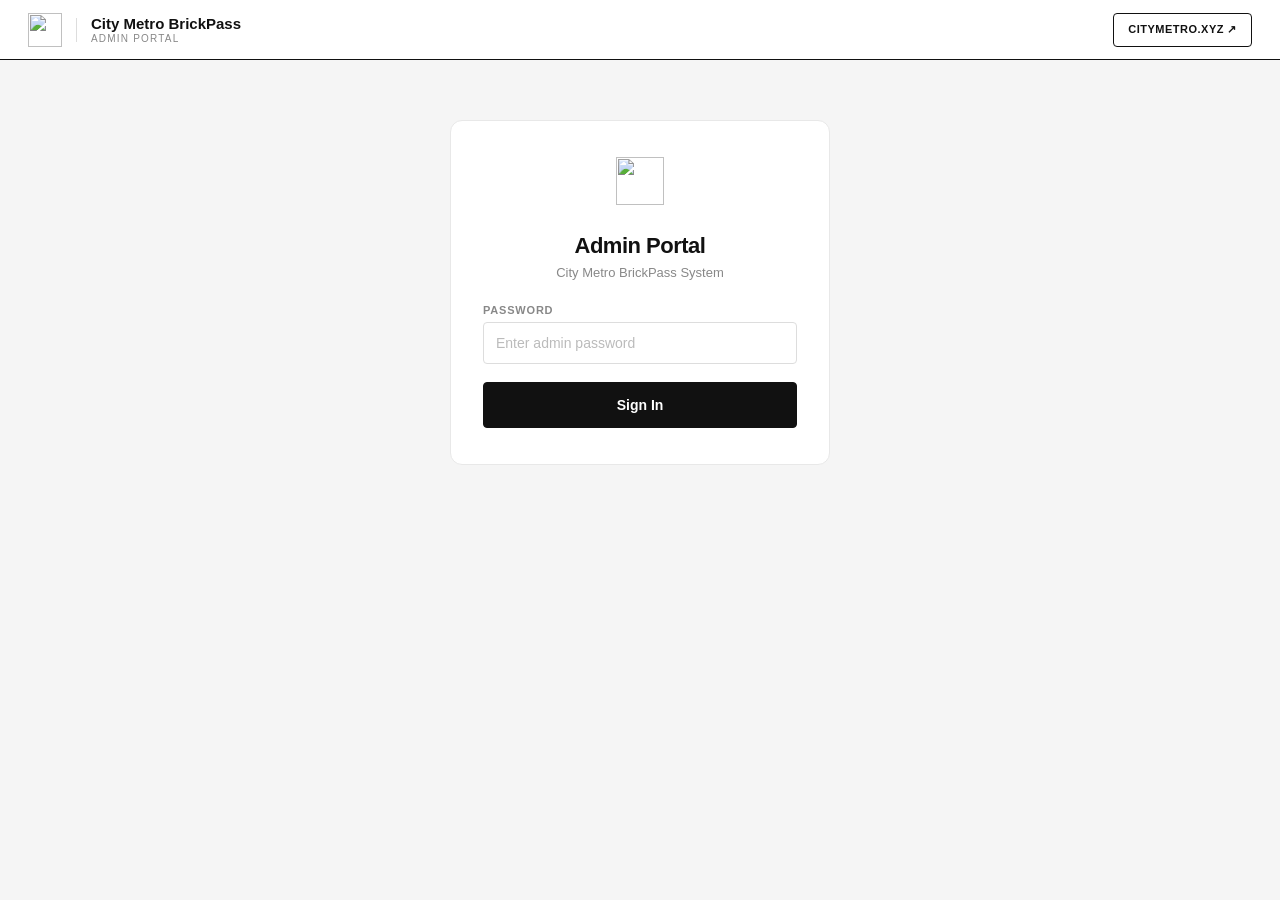
==== admin.html @ 5f78c078 "Create admin.html" ====
<!DOCTYPE html>
<html lang="en">
<head>
<meta charset="UTF-8">
<meta name="viewport" content="width=device-width, initial-scale=1.0">
<title>Admin Portal — City Metro BrickPass</title>
<style>
*{margin:0;padding:0;box-sizing:border-box;}
body{font-family:"Helvetica Neue",Helvetica,Arial,sans-serif;background:#f5f5f5;color:#111;min-height:100vh;}
header{background:#fff;border-bottom:1.5px solid #111;height:60px;padding:0 28px;display:flex;align-items:center;gap:14px;position:sticky;top:0;z-index:100;}
.logo-img{width:34px;height:34px;object-fit:contain;}
.logo-div{width:1px;height:24px;background:#ddd;}
.logo-text{font-size:15px;font-weight:700;letter-spacing:-0.3px;}
.logo-sub{font-size:10px;color:#888;letter-spacing:1.2px;text-transform:uppercase;margin-top:1px;}
.hsp{flex:1;}
.hbtn{display:inline-flex;align-items:center;gap:5px;height:34px;padding:0 14px;border:1.5px solid #111;border-radius:4px;font-family:inherit;font-size:11px;font-weight:700;letter-spacing:0.5px;text-transform:uppercase;color:#111;text-decoration:none;transition:all 0.15s;cursor:pointer;background:#fff;}
.hbtn:hover{background:#111;color:#fff;}
.abadge{background:#111;color:#fff;font-size:10px;font-weight:700;padding:3px 10px;border-radius:20px;letter-spacing:0.5px;}
.app{display:flex;min-height:calc(100vh - 60px);}
.sidebar{width:220px;background:#fff;border-right:1.5px solid #e8e8e8;padding:24px 0;flex-shrink:0;position:sticky;top:60px;height:calc(100vh - 60px);overflow-y:auto;}
.ss{font-size:9px;font-weight:700;letter-spacing:2px;text-transform:uppercase;color:#bbb;padding:0 20px;margin:20px 0 8px;}
.ss:first-child{margin-top:0;}
.ni{display:flex;align-items:center;gap:10px;padding:10px 20px;font-size:13px;font-weight:600;color:#555;cursor:pointer;transition:all 0.12s;border:none;background:none;font-family:inherit;width:100%;text-align:left;border-left:3px solid transparent;}
.ni:hover{background:#f7f7f7;color:#111;}
.ni.active{background:#f0f0f0;color:#111;border-left-color:#111;}
.main{flex:1;padding:28px;overflow-y:auto;}
.page{display:none;}
.page.active{display:block;}
.lw{max-width:380px;margin:60px auto;background:#fff;border:1.5px solid #e8e8e8;border-radius:12px;padding:36px 32px;}
.ph{margin-bottom:24px;}
.pt{font-size:22px;font-weight:700;letter-spacing:-0.5px;}
.ps{font-size:13px;color:#888;margin-top:4px;}
.sg{display:grid;grid-template-columns:repeat(auto-fit,minmax(160px,1fr));gap:12px;margin-bottom:24px;}
.sc{background:#fff;border:1.5px solid #e8e8e8;border-radius:8px;padding:18px 20px;}
.sl{font-size:11px;font-weight:700;letter-spacing:1px;text-transform:uppercase;color:#aaa;margin-bottom:6px;}
.sv{font-size:26px;font-weight:700;letter-spacing:-0.5px;}
.card{background:#fff;border:1.5px solid #e8e8e8;border-radius:8px;padding:22px;margin-bottom:16px;}
.ch{display:flex;justify-content:space-between;align-items:center;margin-bottom:18px;}
.ct{font-size:14px;font-weight:700;}
.csub{font-size:12px;color:#888;margin-top:2px;}
.field{margin-bottom:14px;}
.field label{display:block;font-size:11px;font-weight:700;letter-spacing:0.8px;text-transform:uppercase;color:#888;margin-bottom:6px;}
input[type=text],input[type=number],input[type=password],select,textarea{width:100%;height:42px;padding:0 12px;border:1.5px solid #ddd;border-radius:4px;font-size:14px;font-family:inherit;color:#111;background:#fff;outline:none;transition:border-color 0.15s;}
textarea{height:80px;padding:10px 12px;resize:vertical;}
input:focus,select:focus,textarea:focus{border-color:#111;}
input::placeholder,textarea::placeholder{color:#bbb;}
.btn{display:inline-flex;align-items:center;justify-content:center;gap:6px;height:40px;padding:0 18px;border-radius:4px;font-family:inherit;font-size:13px;font-weight:700;cursor:pointer;transition:all 0.15s;border:1.5px solid transparent;white-space:nowrap;}
.btn:disabled{opacity:0.4;cursor:not-allowed;}
.btn-black{background:#111;color:#fff;border-color:#111;}
.btn-black:not(:disabled):hover{background:#333;}
.btn-outline{background:#fff;color:#111;border-color:#ccc;}
.btn-outline:not(:disabled):hover{border-color:#111;}
.btn-red{background:#fff;color:#c00;border-color:#ffcdd2;}
.btn-red:not(:disabled):hover{background:#fdf0f0;border-color:#c00;}
.btn-green{background:#fff;color:#007a2f;border-color:#c8e6c9;}
.btn-green:not(:disabled):hover{background:#f0faf4;border-color:#007a2f;}
.btn-sm{height:32px;padding:0 12px;font-size:12px;}
.btn-full{width:100%;}
.mg{display:grid;grid-template-columns:repeat(3,1fr);gap:8px;}
.mt{border:1.5px solid #e0e0e0;background:#fff;border-radius:6px;padding:14px 10px;font-family:inherit;font-size:12px;font-weight:700;cursor:pointer;transition:all 0.12s;text-align:center;}
.mt:hover{border-color:#111;}
.mt-green{border-color:#007a2f;background:#f0faf4;color:#007a2f;}
.mt-amber{border-color:#b06000;background:#fff8e6;color:#b06000;}
.mt-red{border-color:#c00;background:#fdf0f0;color:#c00;}
.mi{font-size:20px;margin-bottom:4px;}
.tw{overflow-x:auto;}
table{width:100%;border-collapse:collapse;font-size:13px;}
th{font-size:10px;font-weight:700;letter-spacing:1px;text-transform:uppercase;color:#aaa;padding:10px 12px;text-align:left;border-bottom:1.5px solid #e8e8e8;white-space:nowrap;}
td{padding:11px 12px;border-bottom:1px solid #f0f0f0;color:#333;vertical-align:middle;}
tr:last-child td{border-bottom:none;}
tr:hover td{background:#fafafa;}
.mono{font-family:"Courier New",monospace;font-size:12px;letter-spacing:1px;}
.badge{display:inline-block;font-size:10px;font-weight:700;padding:2px 8px;border-radius:20px;letter-spacing:0.3px;white-space:nowrap;}
.bg{background:#e8f5e9;color:#2e7d32;}
.br{background:#fdecea;color:#c62828;}
.ba{background:#fff8e1;color:#e65100;}
.bgr{background:#f0f0f0;color:#555;}
.bb{background:#e3f2fd;color:#1565c0;}
.bv{background:#fce4ec;color:#880e4f;text-decoration:line-through;opacity:0.7;}
.alert{padding:10px 14px;border-radius:4px;font-size:13px;font-weight:600;margin-bottom:14px;border-left:3px solid;}
.alert-success{background:#f0faf4;color:#1a6632;border-color:#1a6632;}
.alert-error{background:#fdf0f0;color:#b00;border-color:#c00;}
.sr{display:flex;gap:10px;margin-bottom:16px;}
.sr input{flex:1;}
.fr{display:flex;gap:8px;flex-wrap:wrap;margin-bottom:14px;}
.fc{height:30px;padding:0 12px;border:1.5px solid #e0e0e0;border-radius:20px;font-family:inherit;font-size:12px;font-weight:600;cursor:pointer;background:#fff;color:#555;transition:all 0.12s;}
.fc:hover{border-color:#111;color:#111;}
.fc.active{background:#111;border-color:#111;color:#fff;}
.spinner{width:14px;height:14px;border:2px solid rgba(255,255,255,0.35);border-top-color:#fff;border-radius:50%;animation:spin 0.7s linear infinite;display:inline-block;}
@keyframes spin{to{transform:rotate(360deg)}}
.empty{text-align:center;padding:32px;color:#aaa;font-size:13px;}
.hidden{display:none!important;}
.g2{display:grid;grid-template-columns:1fr 1fr;gap:14px;}
.g3{display:grid;grid-template-columns:1fr 1fr 1fr;gap:14px;}
@media(max-width:600px){.g2,.g3{grid-template-columns:1fr;}.sidebar{display:none;}}
footer{border-top:1px solid #e8e8e8;padding:16px 28px;font-size:11px;color:#aaa;background:#fff;}
</style>
</head>
<body>
<div id="loginScreen">
  <div style="background:#fff;border-bottom:1.5px solid #111;height:60px;padding:0 28px;display:flex;align-items:center;gap:14px;">
    <img id="ll" src="" style="width:34px;height:34px;object-fit:contain;">
    <div style="width:1px;height:24px;background:#ddd;"></div>
    <div><div style="font-size:15px;font-weight:700;">City Metro BrickPass</div><div style="font-size:10px;color:#888;letter-spacing:1.2px;text-transform:uppercase;margin-top:1px;">Admin Portal</div></div>
    <div style="flex:1;"></div>
    <a href="https://citymetro.xyz" target="_blank" class="hbtn">citymetro.xyz ↗</a>
  </div>
  <div class="lw">
    <div style="text-align:center;margin-bottom:24px;"><img id="llc" src="" style="width:48px;height:48px;object-fit:contain;"></div>
    <div style="font-size:22px;font-weight:700;letter-spacing:-0.5px;text-align:center;margin-bottom:6px;">Admin Portal</div>
    <div style="font-size:13px;color:#888;text-align:center;margin-bottom:24px;">City Metro BrickPass System</div>
    <div id="la"></div>
    <div class="field"><label>Password</label><input type="password" id="lpw" placeholder="Enter admin password" onkeypress="if(event.key==='Enter')doLogin()"></div>
    <button class="btn btn-black btn-full" style="height:46px;font-size:14px;margin-top:4px;" onclick="doLogin()">Sign In</button>
  </div>
</div>

<div id="adminApp" class="hidden">
  <header>
    <img class="logo-img" id="al" src="">
    <div class="logo-div"></div>
    <div><div class="logo-text">City Metro BrickPass</div><div class="logo-sub">Admin Portal</div></div>
    <div class="hsp"></div>
    <span class="abadge">Admin</span>
    <div style="width:12px;"></div>
    <a href="https://citymetro.xyz" target="_blank" class="hbtn">citymetro.xyz ↗</a>
    <button class="hbtn" style="margin-left:8px;" onclick="doLogout()">Sign Out</button>
  </header>
  <div class="app">
    <nav class="sidebar">
      <div class="ss">Overview</div>
      <button class="ni active" onclick="showPage('dashboard')">◼ Dashboard</button>
      <div class="ss">Operations</div>
      <button class="ni" onclick="showPage('validator')">✦ Validator</button>
      <button class="ni" onclick="showPage('machine')">◈ Ticket Machine</button>
      <div class="ss">Management</div>
      <button class="ni" onclick="showPage('transactions')">≡ Transactions</button>
      <button class="ni" onclick="showPage('cards')">▣ Cards</button>
      <div class="ss">System</div>
      <button class="ni" onclick="showPage('settings')">⚙ Settings</button>
    </nav>
    <div class="main">

      <div class="page active" id="pageDashboard">
        <div class="ph"><div class="pt">Dashboard</div><div class="ps">System overview for City Metro BrickPass</div></div>
        <div class="sg">
          <div class="sc"><div class="sl">Total Cards</div><div class="sv" id="s1">—</div></div>
          <div class="sc"><div class="sl">Total Transactions</div><div class="sv" id="s2">—</div></div>
          <div class="sc"><div class="sl">Validator Mode</div><div class="sv" id="s3" style="font-size:16px;margin-top:4px;">—</div></div>
          <div class="sc"><div class="sl">Fare Price</div><div class="sv" id="s4">—</div></div>
        </div>
        <div class="card">
          <div class="ch"><div><div class="ct">Recent Transactions</div><div class="csub">Last 10 across all cards</div></div><button class="btn btn-outline btn-sm" onclick="showPage('transactions')">View all</button></div>
          <div class="tw"><table><thead><tr><th>Time</th><th>Card</th><th>Type</th><th>Amount</th><th>Status</th></tr></thead><tbody id="rtt"><tr><td colspan="5" class="empty">Loading...</td></tr></tbody></table></div>
        </div>
      </div>

      <div class="page" id="pageValidator">
        <div class="ph"><div class="pt">Validator Control</div><div class="ps">Manage the physical tap validator</div></div>
        <div id="va"></div>
        <div class="card">
          <div class="ch"><div><div class="ct">Operating Mode</div><div class="csub">Controls how the validator behaves when a card is tapped</div></div></div>
          <div class="mg" id="vmg">
            <button class="mt" onclick="setMode('validator','ACTIVE',this)"><div class="mi">✓</div><div>Active</div></button>
            <button class="mt" onclick="setMode('validator','FREE_RIDES',this)"><div class="mi">★</div><div>Free Rides</div></button>
            <button class="mt" onclick="setMode('validator','OUT_OF_SERVICE',this)"><div class="mi">✕</div><div>Out of Service</div></button>
          </div>
        </div>
        <div class="card">
          <div class="ch"><div><div class="ct">Fare Price</div><div class="csub">Cost per ride when using stored value</div></div></div>
          <div class="g2">
            <div class="field"><label>Price per ride ($)</label><input type="number" id="fpi" placeholder="1.25" min="0" max="99" step="0.25"></div>
            <div style="display:flex;align-items:flex-end;padding-bottom:14px;"><button class="btn btn-black" onclick="saveFarePrice()">Save Price</button></div>
          </div>
        </div>
        <div class="card">
          <div class="ch"><div><div class="ct">Announcement</div><div class="csub">Shown at the top of the validator screen</div></div></div>
          <div class="field"><label>Message (leave blank to hide)</label><textarea id="vann" placeholder="e.g. Service alert: Line 4 delays today"></textarea></div>
          <button class="btn btn-black" onclick="saveAnn('validator')">Save Announcement</button>
        </div>
      </div>

      <div class="page" id="pageMachine">
        <div class="ph"><div class="pt">Ticket Machine Control</div><div class="ps">Manage the physical ticket machine kiosk</div></div>
        <div id="ma"></div>
        <div class="card">
          <div class="ch"><div><div class="ct">Operating Mode</div></div></div>
          <div class="mg" id="mmg">
            <button class="mt" onclick="setMode('machine','ACTIVE',this)"><div class="mi">✓</div><div>Active</div></button>
            <button class="mt" onclick="setMode('machine','FREE_RIDES',this)"><div class="mi">★</div><div>Free Rides</div></button>
            <button class="mt" onclick="setMode('machine','OUT_OF_SERVICE',this)"><div class="mi">✕</div><div>Out of Service</div></button>
          </div>
        </div>
        <div class="card">
          <div class="ch"><div><div class="ct">Announcement</div><div class="csub">Shown at the top of the ticket machine screen</div></div></div>
          <div class="field"><label>Message (leave blank to hide)</label><textarea id="mann" placeholder="e.g. Card issuance unavailable today"></textarea></div>
          <button class="btn btn-black" onclick="saveAnn('machine')">Save Announcement</button>
        </div>
      </div>

      <div class="page" id="pageTransactions">
        <div class="ph"><div class="pt">Transactions</div><div class="ps">View, void, and refund transactions</div></div>
        <div id="ta"></div>
        <div class="card">
          <div class="fr" id="tf">
            <button class="fc active" onclick="fTxn('ALL',this)">All</button>
            <button class="fc" onclick="fTxn('TAP',this)">Taps</button>
            <button class="fc" onclick="fTxn('RELOAD',this)">Reloads</button>
            <button class="fc" onclick="fTxn('PASS_PURCHASE',this)">Passes</button>
            <button class="fc" onclick="fTxn('REFUND',this)">Refunds</button>
            <button class="fc" onclick="fTxn('VOID',this)">Voids</button>
          </div>
          <div class="sr"><input type="text" id="tcs" placeholder="Filter by card ID..." oninput="loadTxns()"><button class="btn btn-outline btn-sm" onclick="loadTxns()">Refresh</button></div>
          <div class="tw"><table><thead><tr><th>#</th><th>Time</th><th>Card</th><th>Name</th><th>Type</th><th>Amount</th><th>Bal After</th><th>Status</th><th>Actions</th></tr></thead><tbody id="ttb"><tr><td colspan="9" class="empty">Loading...</td></tr></tbody></table></div>
        </div>
      </div>

      <div class="page" id="pageCards">
        <div class="ph"><div class="pt">Card Manager</div><div class="ps">Search, adjust, and manage BrickPass cards</div></div>
        <div id="ca"></div>
        <div class="card">
          <div class="sr"><input type="text" id="cs" placeholder="Search by card ID or name..." oninput="loadCards()"><button class="btn btn-outline btn-sm" onclick="loadCards()">Search</button></div>
          <div class="tw"><table><thead><tr><th>Card ID</th><th>Name</th><th>Balance</th><th>Pass</th><th>Status</th><th>Created</th><th>Actions</th></tr></thead><tbody id="ctb"><tr><td colspan="7" class="empty">Loading...</td></tr></tbody></table></div>
        </div>
        <div class="card hidden" id="cdp">
          <div class="ch"><div><div class="ct" id="dcid">—</div><div class="csub" id="dcn">—</div></div><button class="btn btn-outline btn-sm" onclick="closeDet()">Close</button></div>
          <div id="cda"></div>
          <div class="g2">
            <div>
              <div class="sc" style="margin-bottom:12px;"><div class="sl">Balance</div><div class="sv" id="db">—</div></div>
              <div class="sc"><div class="sl">Status</div><div class="sv" id="ds" style="font-size:16px;margin-top:4px;">—</div></div>
            </div>
            <div>
              <div class="field"><label>Adjust Balance ($)</label><input type="number" id="aa" placeholder="e.g. 5.00 or -5.00" step="0.25"></div>
              <div class="field"><label>Reason</label><input type="text" id="ar" placeholder="Reason for adjustment"></div>
              <button class="btn btn-black btn-sm btn-full" onclick="doAdjust()" style="margin-bottom:8px;">Apply Adjustment</button>
              <div class="g2" style="gap:8px;">
                <button class="btn btn-outline btn-sm btn-full" onclick="doSuspend('SUSPENDED')">Suspend</button>
                <button class="btn btn-red btn-sm btn-full" onclick="doSuspend('BLOCKED')">Block</button>
              </div>
              <button class="btn btn-green btn-sm btn-full" style="margin-top:8px;" onclick="doSuspend('ACTIVE')">Reinstate</button>
            </div>
          </div>
        </div>
      </div>

      <div class="page" id="pageSettings">
        <div class="ph"><div class="pt">System Settings</div></div>
        <div id="sea"></div>
        <div class="card">
          <div class="ch"><div><div class="ct">Admin Password</div><div class="csub">Change the portal login password</div></div></div>
          <div class="g2">
            <div class="field"><label>New Password</label><input type="password" id="np" placeholder="New password"></div>
            <div class="field"><label>Confirm Password</label><input type="password" id="cp2" placeholder="Confirm password"></div>
          </div>
          <button class="btn btn-black" onclick="changePw()">Update Password</button>
        </div>
      </div>

    </div>
  </div>
  <footer>Copyright 2026 by the Republic State Railway and Transportation Authority. All rights reserved. An official website of the Republic States Government.</footer>
</div>
</body>
<script>
const API='https://brickpass-api.felixfeger46.workers.dev';
const LOGO='[data-uri]';
document.querySelectorAll('#ll,#llc,#al').forEach(i=>i.src=LOGO);
let tok=sessionStorage.getItem('bp_admin')||'';
let cid=null,txf='ALL';
window.addEventListener('load',()=>{if(tok){showApp();loadDash();}});
async function doLogin(){
  const pw=document.getElementById('lpw').value.trim();
  if(!pw)return;
  try{
    const r=await fetch(API+'/api/admin/login',{method:'POST',headers:{'Content-Type':'application/json'},body:JSON.stringify({password:pw})});
    const d=await r.json();
    if(!r.ok){sa('la','error',d.error||'Invalid password');return;}
    tok=d.token;sessionStorage.setItem('bp_admin',tok);showApp();loadDash();
  }catch{sa('la','error','Connection error');}
}
function doLogout(){tok='';sessionStorage.removeItem('bp_admin');document.getElementById('adminApp').classList.add('hidden');document.getElementById('loginScreen').classList.remove('hidden');document.getElementById('lpw').value='';}
function showApp(){document.getElementById('loginScreen').classList.add('hidden');document.getElementById('adminApp').classList.remove('hidden');}
function ah(){return {'Content-Type':'application/json','Authorization':'Bearer '+tok};}
function showPage(n){
  document.querySelectorAll('.page').forEach(p=>p.classList.remove('active'));
  document.querySelectorAll('.ni').forEach(b=>b.classList.remove('active'));
  document.getElementById('page'+n.charAt(0).toUpperCase()+n.slice(1)).classList.add('active');
  document.querySelectorAll('.ni').forEach(b=>{if(b.textContent.toLowerCase().includes(n.toLowerCase()))b.classList.add('active');});
  const L={dashboard:loadDash,validator:loadValSet,machine:loadMachSet,transactions:loadTxns,cards:loadCards};
  if(L[n])L[n]();
}
async function loadDash(){
  try{
    const[cr,tr,sr]=await Promise.all([
      fetch(API+'/api/admin/cards?limit=1000',{headers:ah()}),
      fetch(API+'/api/admin/transactions?limit=10',{headers:ah()}),
      fetch(API+'/api/admin/settings',{headers:ah()})
    ]);
    const cards=await cr.json(),txns=await tr.json(),set=await sr.json();
    document.getElementById('s1').textContent=cards.length||0;
    document.getElementById('s4').textContent='$'+parseFloat(set.fare_price||1.25).toFixed(2);
    const m=set.validator_mode||'ACTIVE',me=document.getElementById('s3');
    me.textContent=m.replace('_',' ');me.style.color=m==='ACTIVE'?'#007a2f':m==='FREE_RIDES'?'#b06000':'#c00';
    const atr=await fetch(API+'/api/admin/transactions?limit=1000',{headers:ah()});
    const atd=await atr.json();document.getElementById('s2').textContent=atd.length||0;
    document.getElementById('rtt').innerHTML=txns.length?txns.map(t=>tRow(t,true)).join(''):'<tr><td colspan="5" class="empty">No transactions yet</td></tr>';
  }catch{}
}
async function loadValSet(){
  try{
    const r=await fetch(API+'/api/admin/settings',{headers:ah()});
    const s=await r.json();
    setMUI('vmg',s.validator_mode||'ACTIVE');
    document.getElementById('fpi').value=s.fare_price||'1.25';
    document.getElementById('vann').value=s.validator_announcement||'';
  }catch{}
}
async function loadMachSet(){
  try{
    const r=await fetch(API+'/api/admin/settings',{headers:ah()});
    const s=await r.json();
    setMUI('mmg',s.machine_mode||'ACTIVE');
    document.getElementById('mann').value=s.machine_announcement||'';
  }catch{}
}
function setMUI(id,mode){
  const tiles=document.getElementById(id).querySelectorAll('.mt');
  const modes=['ACTIVE','FREE_RIDES','OUT_OF_SERVICE'];
  tiles.forEach((t,i)=>{t.className='mt';if(modes[i]===mode)t.classList.add(mode==='ACTIVE'?'mt-green':mode==='FREE_RIDES'?'mt-amber':'mt-red');});
}
async function setMode(dev,mode,el){
  const k=dev==='validator'?'validator_mode':'machine_mode';
  const aid=dev==='validator'?'va':'ma',gid=dev==='validator'?'vmg':'mmg';
  try{
    const r=await fetch(API+'/api/admin/settings',{method:'POST',headers:ah(),body:JSON.stringify({[k]:mode})});
    if(!r.ok)throw new Error();
    setMUI(gid,mode);sa(aid,'success','Mode updated to '+mode.replace('_',' '));
  }catch{sa(aid,'error','Failed to update mode');}
}
async function saveFarePrice(){
  const p=parseFloat(document.getElementById('fpi').value);
  if(isNaN(p)||p<0){sa('va','error','Invalid price');return;}
  try{
    const r=await fetch(API+'/api/admin/settings',{method:'POST',headers:ah(),body:JSON.stringify({fare_price:p.toFixed(2)})});
    if(!r.ok)throw new Error();sa('va','success','Fare price updated to $'+p.toFixed(2));
  }catch{sa('va','error','Failed to save');}
}
async function saveAnn(dev){
  const k=dev==='validator'?'validator_announcement':'machine_announcement';
  const aid=dev==='validator'?'va':'ma';
  const v=document.getElementById(dev==='validator'?'vann':'mann').value.trim();
  try{
    const r=await fetch(API+'/api/admin/settings',{method:'POST',headers:ah(),body:JSON.stringify({[k]:v})});
    if(!r.ok)throw new Error();sa(aid,'success',v?'Announcement saved':'Announcement cleared');
  }catch{sa(aid,'error','Failed to save');}
}
async function loadTxns(){
  const q=document.getElementById('tcs').value.trim().toUpperCase();
  let url=API+'/api/admin/transactions?limit=100';
  if(q)url+='&card_id='+q;
  if(txf!=='ALL')url+='&type='+txf;
  const tb=document.getElementById('ttb');
  tb.innerHTML='<tr><td colspan="9" class="empty">Loading...</td></tr>';
  try{
    const r=await fetch(url,{headers:ah()});
    const t=await r.json();
    tb.innerHTML=t.length?t.map(x=>tRow(x,false)).join(''):'<tr><td colspan="9" class="empty">No transactions found</td></tr>';
  }catch{tb.innerHTML='<tr><td colspan="9" class="empty" style="color:#c00">Error loading</td></tr>';}
}
function fTxn(type,el){
  txf=type;
  document.querySelectorAll('#tf .fc').forEach(c=>c.classList.remove('active'));
  el.classList.add('active');loadTxns();
}
function tRow(t,compact){
  const d=new Date(t.created_at);
  const ds=d.toLocaleDateString('en-US',{month:'short',day:'numeric'})+' '+d.toLocaleTimeString([],{hour:'2-digit',minute:'2-digit'});
  const amt=t.amount===0?'—':t.amount>0?'+$'+t.amount.toFixed(2):'-$'+Math.abs(t.amount).toFixed(2);
  const ac=t.amount>0?'color:#007a2f':t.amount<0?'color:#c00':'color:#aaa';
  const st=t.voided?'<span class="badge bv">Voided</span>':tb2(t.type);
  if(compact)return'<tr><td style="color:#aaa;font-size:12px;">'+ds+'</td><td class="mono">'+t.card_id+'</td><td>'+tb2(t.type)+'</td><td style="'+ac+';font-weight:700;">'+amt+'</td><td>'+st+'</td></tr>';
  const ac2=t.voided?'—':'<button class="btn btn-outline btn-sm" style="margin-right:4px;" onclick="vTxn('+t.id+')">Void</button><button class="btn btn-green btn-sm" onclick="rTxn('+t.id+')">Refund</button>';
  return'<tr><td style="color:#aaa;font-size:12px;">'+t.id+'</td><td style="font-size:12px;white-space:nowrap;">'+ds+'</td><td class="mono">'+t.card_id+'</td><td style="color:#555;font-size:12px;">'+(t.cardholder_name||'—')+'</td><td>'+tb2(t.type)+'</td><td style="'+ac+';font-weight:700;">'+amt+'</td><td style="color:#555;">'+(t.balance_after!=null?'$'+parseFloat(t.balance_after).toFixed(2):'—')+'</td><td>'+st+'</td><td>'+ac2+'</td></tr>';
}
function tb2(t){const m={TAP:'bb',RELOAD:'bg',PASS_PURCHASE:'ba',CARD_ISSUED:'bgr',REFUND:'bg',ADJUSTMENT:'ba',VOID:'bv'};return'<span class="badge '+(m[t]||'bgr')+'">'+t.replace('_',' ')+'</span>';}
async function vTxn(id){
  if(!confirm('Void transaction #'+id+'? This reverses the amount on the card.'))return;
  try{
    const r=await fetch(API+'/api/admin/transactions/'+id+'/void',{method:'POST',headers:ah()});
    const d=await r.json();
    if(!r.ok){sa('ta','error',d.error||'Failed');return;}
    sa('ta','success','Voided. New balance: $'+d.new_balance.toFixed(2));loadTxns();
  }catch{sa('ta','error','Error voiding');}
}
async function rTxn(id){
  if(!confirm('Refund transaction #'+id+'?'))return;
  try{
    const r=await fetch(API+'/api/admin/transactions/'+id+'/refund',{method:'POST',headers:ah()});
    const d=await r.json();
    if(!r.ok){sa('ta','error',d.error||'Failed');return;}
    sa('ta','success','Refunded $'+d.refunded.toFixed(2)+'. New balance: $'+d.new_balance.toFixed(2));loadTxns();
  }catch{sa('ta','error','Error refunding');}
}
async function loadCards(){
  const q=document.getElementById('cs').value.trim();
  let url=API+'/api/admin/cards';
  if(q)url+='?q='+encodeURIComponent(q);
  const tb=document.getElementById('ctb');
  tb.innerHTML='<tr><td colspan="7" class="empty">Loading...</td></tr>';
  try{
    const r=await fetch(url,{headers:ah()});
    const c=await r.json();
    tb.innerHTML=c.length?c.map(x=>cRow(x)).join(''):'<tr><td colspan="7" class="empty">No cards found</td></tr>';
  }catch{tb.innerHTML='<tr><td colspan="7" class="empty" style="color:#c00">Error loading</td></tr>';}
}
function cRow(c){
  const d=new Date(c.created_at).toLocaleDateString('en-US',{month:'short',day:'numeric',year:'numeric'});
  const sb=c.status==='ACTIVE'?'<span class="badge bg">Active</span>':c.status==='SUSPENDED'?'<span class="badge ba">Suspended</span>':'<span class="badge br">Blocked</span>';
  const pb=c.pass_type&&c.pass_expiry&&new Date(c.pass_expiry)>new Date()?'<span class="badge bb">'+(c.pass_type==='day'?'Day':'Monthly')+'</span>':'—';
  return'<tr><td class="mono">'+c.card_id+'</td><td>'+c.cardholder_name+'</td><td style="font-weight:700;">$'+parseFloat(c.balance).toFixed(2)+'</td><td>'+pb+'</td><td>'+sb+'</td><td style="color:#aaa;font-size:12px;">'+d+'</td><td><button class="btn btn-outline btn-sm" onclick="openDet(''+c.card_id+'')">Manage</button></td></tr>';
}
async function openDet(id){
  cid=id;
  document.getElementById('cdp').classList.remove('hidden');
  document.getElementById('dcid').textContent=id;
  document.getElementById('cda').innerHTML='';
  try{
    const r=await fetch(API+'/api/cards/'+id);
    const c=await r.json();
    document.getElementById('dcn').textContent=c.cardholder_name;
    document.getElementById('db').textContent='$'+parseFloat(c.balance).toFixed(2);
    document.getElementById('ds').textContent=c.status;
    document.getElementById('ds').style.color=c.status==='ACTIVE'?'#007a2f':'#c00';
  }catch{}
  document.getElementById('cdp').scrollIntoView({behavior:'smooth'});
}
function closeDet(){cid=null;document.getElementById('cdp').classList.add('hidden');}
async function doAdjust(){
  const amt=parseFloat(document.getElementById('aa').value);
  const rsn=document.getElementById('ar').value.trim()||'Manual adjustment';
  if(isNaN(amt)){sa('cda','error','Enter a valid amount');return;}
  try{
    const r=await fetch(API+'/api/admin/cards/'+cid+'/adjust',{method:'POST',headers:ah(),body:JSON.stringify({amount:amt,reason:rsn})});
    const d=await r.json();
    if(!r.ok){sa('cda','error',d.error||'Failed');return;}
    sa('cda','success','Balance updated to $'+d.balance.toFixed(2));
    document.getElementById('db').textContent='$'+d.balance.toFixed(2);
    document.getElementById('aa').value='';document.getElementById('ar').value='';
    loadCards();
  }catch{sa('cda','error','Error');}
}
async function doSuspend(status){
  const lbl={SUSPENDED:'suspend',BLOCKED:'block',ACTIVE:'reinstate'};
  if(!confirm('Are you sure you want to '+lbl[status]+' card '+cid+'?'))return;
  try{
    const r=await fetch(API+'/api/admin/cards/'+cid+'/suspend',{method:'POST',headers:ah(),body:JSON.stringify({status})});
    const d=await r.json();
    if(!r.ok){sa('cda','error',d.error||'Failed');return;}
    sa('cda','success','Card status updated to '+status);
    document.getElementById('ds').textContent=status;
    document.getElementById('ds').style.color=status==='ACTIVE'?'#007a2f':'#c00';
    loadCards();
  }catch{sa('cda','error','Error');}
}
async function changePw(){
  const np=document.getElementById('np').value.trim();
  const cp=document.getElementById('cp2').value.trim();
  if(!np){sa('sea','error','Enter a new password');return;}
  if(np!==cp){sa('sea','error','Passwords do not match');return;}
  try{
    const r=await fetch(API+'/api/admin/settings',{method:'POST',headers:ah(),body:JSON.stringify({admin_password:np})});
    if(!r.ok)throw new Error();
    tok=np;sessionStorage.setItem('bp_admin',np);
    sa('sea','success','Password updated');
    document.getElementById('np').value='';document.getElementById('cp2').value='';
  }catch{sa('sea','error','Failed to update password');}
}
function sa(id,type,msg){
  const el=document.getElementById(id);if(!el)return;
  el.innerHTML='<div class="alert alert-'+type+'">'+msg+'</div>';
  if(type==='success')setTimeout(()=>{el.innerHTML='';},4000);
}
</script>
</html>
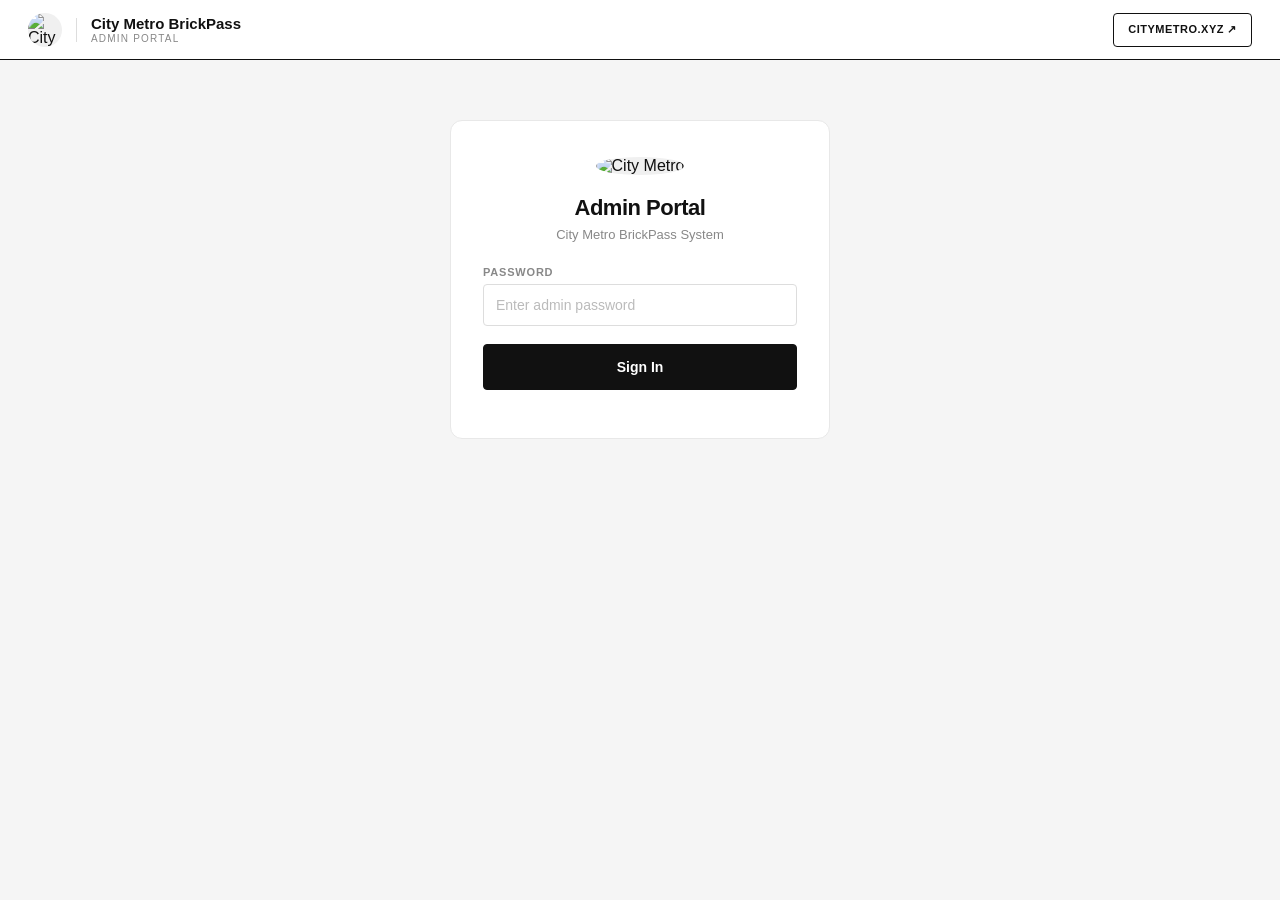
==== commit 76d15f9e: "Update admin.html" ====
--- a/admin.html
+++ b/admin.html
@@ -8,7 +8,7 @@
 *{margin:0;padding:0;box-sizing:border-box;}
 body{font-family:"Helvetica Neue",Helvetica,Arial,sans-serif;background:#f5f5f5;color:#111;min-height:100vh;}
 header{background:#fff;border-bottom:1.5px solid #111;height:60px;padding:0 28px;display:flex;align-items:center;gap:14px;position:sticky;top:0;z-index:100;}
-.logo-img{width:34px;height:34px;object-fit:contain;}
+.logo-img{width:34px;height:34px;object-fit:contain;border-radius:50%;background:#f0f0f0;}
 .logo-div{width:1px;height:24px;background:#ddd;}
 .logo-text{font-size:15px;font-weight:700;letter-spacing:-0.3px;}
 .logo-sub{font-size:10px;color:#888;letter-spacing:1.2px;text-transform:uppercase;margin-top:1px;}
@@ -59,9 +59,9 @@
 .mg{display:grid;grid-template-columns:repeat(3,1fr);gap:8px;}
 .mt{border:1.5px solid #e0e0e0;background:#fff;border-radius:6px;padding:14px 10px;font-family:inherit;font-size:12px;font-weight:700;cursor:pointer;transition:all 0.12s;text-align:center;}
 .mt:hover{border-color:#111;}
-.mt-green{border-color:#007a2f;background:#f0faf4;color:#007a2f;}
-.mt-amber{border-color:#b06000;background:#fff8e6;color:#b06000;}
-.mt-red{border-color:#c00;background:#fdf0f0;color:#c00;}
+.mt-green{border-color:#007a2f!important;background:#f0faf4!important;color:#007a2f!important;}
+.mt-amber{border-color:#b06000!important;background:#fff8e6!important;color:#b06000!important;}
+.mt-red{border-color:#c00!important;background:#fdf0f0!important;color:#c00!important;}
 .mi{font-size:20px;margin-bottom:4px;}
 .tw{overflow-x:auto;}
 table{width:100%;border-collapse:collapse;font-size:13px;}
@@ -75,7 +75,7 @@
 .br{background:#fdecea;color:#c62828;}
 .ba{background:#fff8e1;color:#e65100;}
 .bgr{background:#f0f0f0;color:#555;}
-.bb{background:#e3f2fd;color:#1565c0;}
+.bb2{background:#e3f2fd;color:#1565c0;}
 .bv{background:#fce4ec;color:#880e4f;text-decoration:line-through;opacity:0.7;}
 .alert{padding:10px 14px;border-radius:4px;font-size:13px;font-weight:600;margin-bottom:14px;border-left:3px solid;}
 .alert-success{background:#f0faf4;color:#1a6632;border-color:#1a6632;}
@@ -91,33 +91,41 @@
 .empty{text-align:center;padding:32px;color:#aaa;font-size:13px;}
 .hidden{display:none!important;}
 .g2{display:grid;grid-template-columns:1fr 1fr;gap:14px;}
-.g3{display:grid;grid-template-columns:1fr 1fr 1fr;gap:14px;}
-@media(max-width:600px){.g2,.g3{grid-template-columns:1fr;}.sidebar{display:none;}}
+@media(max-width:600px){.g2{grid-template-columns:1fr;}.sidebar{display:none;}}
 footer{border-top:1px solid #e8e8e8;padding:16px 28px;font-size:11px;color:#aaa;background:#fff;}
 </style>
 </head>
 <body>
+
+<!-- LOGIN -->
 <div id="loginScreen">
   <div style="background:#fff;border-bottom:1.5px solid #111;height:60px;padding:0 28px;display:flex;align-items:center;gap:14px;">
-    <img id="ll" src="" style="width:34px;height:34px;object-fit:contain;">
+    <img id="logoLogin" style="width:34px;height:34px;object-fit:contain;border-radius:50%;background:#f0f0f0;" alt="City Metro">
     <div style="width:1px;height:24px;background:#ddd;"></div>
     <div><div style="font-size:15px;font-weight:700;">City Metro BrickPass</div><div style="font-size:10px;color:#888;letter-spacing:1.2px;text-transform:uppercase;margin-top:1px;">Admin Portal</div></div>
     <div style="flex:1;"></div>
     <a href="https://citymetro.xyz" target="_blank" class="hbtn">citymetro.xyz ↗</a>
   </div>
   <div class="lw">
-    <div style="text-align:center;margin-bottom:24px;"><img id="llc" src="" style="width:48px;height:48px;object-fit:contain;"></div>
+    <div style="text-align:center;margin-bottom:20px;">
+      <img id="logoLoginCard" style="width:52px;height:52px;object-fit:contain;border-radius:50%;background:#f0f0f0;" alt="City Metro">
+    </div>
     <div style="font-size:22px;font-weight:700;letter-spacing:-0.5px;text-align:center;margin-bottom:6px;">Admin Portal</div>
     <div style="font-size:13px;color:#888;text-align:center;margin-bottom:24px;">City Metro BrickPass System</div>
-    <div id="la"></div>
-    <div class="field"><label>Password</label><input type="password" id="lpw" placeholder="Enter admin password" onkeypress="if(event.key==='Enter')doLogin()"></div>
-    <button class="btn btn-black btn-full" style="height:46px;font-size:14px;margin-top:4px;" onclick="doLogin()">Sign In</button>
+    <div id="loginAlert"></div>
+    <div class="field">
+      <label>Password</label>
+      <input type="password" id="loginPw" placeholder="Enter admin password">
+    </div>
+    <button class="btn btn-black btn-full" style="height:46px;font-size:14px;margin-top:4px;" id="loginBtn" onclick="doLogin()">Sign In</button>
+    <div id="loginDebug" style="margin-top:12px;font-size:11px;color:#aaa;text-align:center;"></div>
   </div>
 </div>
 
+<!-- ADMIN APP -->
 <div id="adminApp" class="hidden">
   <header>
-    <img class="logo-img" id="al" src="">
+    <img class="logo-img" id="logoApp" alt="City Metro">
     <div class="logo-div"></div>
     <div><div class="logo-text">City Metro BrickPass</div><div class="logo-sub">Admin Portal</div></div>
     <div class="hsp"></div>
@@ -126,6 +134,7 @@
     <a href="https://citymetro.xyz" target="_blank" class="hbtn">citymetro.xyz ↗</a>
     <button class="hbtn" style="margin-left:8px;" onclick="doLogout()">Sign Out</button>
   </header>
+
   <div class="app">
     <nav class="sidebar">
       <div class="ss">Overview</div>
@@ -139,8 +148,10 @@
       <div class="ss">System</div>
       <button class="ni" onclick="showPage('settings')">⚙ Settings</button>
     </nav>
+
     <div class="main">
 
+      <!-- DASHBOARD -->
       <div class="page active" id="pageDashboard">
         <div class="ph"><div class="pt">Dashboard</div><div class="ps">System overview for City Metro BrickPass</div></div>
         <div class="sg">
@@ -155,11 +166,12 @@
         </div>
       </div>
 
+      <!-- VALIDATOR -->
       <div class="page" id="pageValidator">
         <div class="ph"><div class="pt">Validator Control</div><div class="ps">Manage the physical tap validator</div></div>
-        <div id="va"></div>
-        <div class="card">
-          <div class="ch"><div><div class="ct">Operating Mode</div><div class="csub">Controls how the validator behaves when a card is tapped</div></div></div>
+        <div id="valAlert"></div>
+        <div class="card">
+          <div class="ch"><div><div class="ct">Operating Mode</div><div class="csub">Controls how the validator behaves</div></div></div>
           <div class="mg" id="vmg">
             <button class="mt" onclick="setMode('validator','ACTIVE',this)"><div class="mi">✓</div><div>Active</div></button>
             <button class="mt" onclick="setMode('validator','FREE_RIDES',this)"><div class="mi">★</div><div>Free Rides</div></button>
@@ -170,19 +182,20 @@
           <div class="ch"><div><div class="ct">Fare Price</div><div class="csub">Cost per ride when using stored value</div></div></div>
           <div class="g2">
             <div class="field"><label>Price per ride ($)</label><input type="number" id="fpi" placeholder="1.25" min="0" max="99" step="0.25"></div>
-            <div style="display:flex;align-items:flex-end;padding-bottom:14px;"><button class="btn btn-black" onclick="saveFarePrice()">Save Price</button></div>
-          </div>
-        </div>
-        <div class="card">
-          <div class="ch"><div><div class="ct">Announcement</div><div class="csub">Shown at the top of the validator screen</div></div></div>
+            <div style="display:flex;align-items:flex-end;padding-bottom:14px;"><button class="btn btn-black" onclick="saveFare()">Save Price</button></div>
+          </div>
+        </div>
+        <div class="card">
+          <div class="ch"><div><div class="ct">Announcement</div><div class="csub">Shown at top of validator screen</div></div></div>
           <div class="field"><label>Message (leave blank to hide)</label><textarea id="vann" placeholder="e.g. Service alert: Line 4 delays today"></textarea></div>
           <button class="btn btn-black" onclick="saveAnn('validator')">Save Announcement</button>
         </div>
       </div>
 
+      <!-- TICKET MACHINE -->
       <div class="page" id="pageMachine">
-        <div class="ph"><div class="pt">Ticket Machine Control</div><div class="ps">Manage the physical ticket machine kiosk</div></div>
-        <div id="ma"></div>
+        <div class="ph"><div class="pt">Ticket Machine Control</div><div class="ps">Manage the physical ticket machine</div></div>
+        <div id="machAlert"></div>
         <div class="card">
           <div class="ch"><div><div class="ct">Operating Mode</div></div></div>
           <div class="mg" id="mmg">
@@ -192,17 +205,18 @@
           </div>
         </div>
         <div class="card">
-          <div class="ch"><div><div class="ct">Announcement</div><div class="csub">Shown at the top of the ticket machine screen</div></div></div>
+          <div class="ch"><div><div class="ct">Announcement</div><div class="csub">Shown at top of ticket machine screen</div></div></div>
           <div class="field"><label>Message (leave blank to hide)</label><textarea id="mann" placeholder="e.g. Card issuance unavailable today"></textarea></div>
           <button class="btn btn-black" onclick="saveAnn('machine')">Save Announcement</button>
         </div>
       </div>
 
+      <!-- TRANSACTIONS -->
       <div class="page" id="pageTransactions">
         <div class="ph"><div class="pt">Transactions</div><div class="ps">View, void, and refund transactions</div></div>
-        <div id="ta"></div>
-        <div class="card">
-          <div class="fr" id="tf">
+        <div id="txnAlert"></div>
+        <div class="card">
+          <div class="fr" id="txnFilters">
             <button class="fc active" onclick="fTxn('ALL',this)">All</button>
             <button class="fc" onclick="fTxn('TAP',this)">Taps</button>
             <button class="fc" onclick="fTxn('RELOAD',this)">Reloads</button>
@@ -210,16 +224,23 @@
             <button class="fc" onclick="fTxn('REFUND',this)">Refunds</button>
             <button class="fc" onclick="fTxn('VOID',this)">Voids</button>
           </div>
-          <div class="sr"><input type="text" id="tcs" placeholder="Filter by card ID..." oninput="loadTxns()"><button class="btn btn-outline btn-sm" onclick="loadTxns()">Refresh</button></div>
+          <div class="sr">
+            <input type="text" id="txnSearch" placeholder="Filter by card ID...">
+            <button class="btn btn-outline btn-sm" onclick="loadTxns()">Refresh</button>
+          </div>
           <div class="tw"><table><thead><tr><th>#</th><th>Time</th><th>Card</th><th>Name</th><th>Type</th><th>Amount</th><th>Bal After</th><th>Status</th><th>Actions</th></tr></thead><tbody id="ttb"><tr><td colspan="9" class="empty">Loading...</td></tr></tbody></table></div>
         </div>
       </div>
 
+      <!-- CARDS -->
       <div class="page" id="pageCards">
         <div class="ph"><div class="pt">Card Manager</div><div class="ps">Search, adjust, and manage BrickPass cards</div></div>
-        <div id="ca"></div>
-        <div class="card">
-          <div class="sr"><input type="text" id="cs" placeholder="Search by card ID or name..." oninput="loadCards()"><button class="btn btn-outline btn-sm" onclick="loadCards()">Search</button></div>
+        <div id="cardsAlert"></div>
+        <div class="card">
+          <div class="sr">
+            <input type="text" id="cardSearch" placeholder="Search by card ID or name...">
+            <button class="btn btn-outline btn-sm" onclick="loadCards()">Search</button>
+          </div>
           <div class="tw"><table><thead><tr><th>Card ID</th><th>Name</th><th>Balance</th><th>Pass</th><th>Status</th><th>Created</th><th>Actions</th></tr></thead><tbody id="ctb"><tr><td colspan="7" class="empty">Loading...</td></tr></tbody></table></div>
         </div>
         <div class="card hidden" id="cdp">
@@ -244,9 +265,10 @@
         </div>
       </div>
 
+      <!-- SETTINGS -->
       <div class="page" id="pageSettings">
         <div class="ph"><div class="pt">System Settings</div></div>
-        <div id="sea"></div>
+        <div id="settingsAlert"></div>
         <div class="card">
           <div class="ch"><div><div class="ct">Admin Password</div><div class="csub">Change the portal login password</div></div></div>
           <div class="g2">
@@ -261,35 +283,80 @@
   </div>
   <footer>Copyright 2026 by the Republic State Railway and Transportation Authority. All rights reserved. An official website of the Republic States Government.</footer>
 </div>
-</body>
+
 <script>
 const API='https://brickpass-api.felixfeger46.workers.dev';
 const LOGO='[data-uri]';
-document.querySelectorAll('#ll,#llc,#al').forEach(i=>i.src=LOGO);
+
+// Set logos immediately
+window.addEventListener('DOMContentLoaded',function(){
+  ['logoLogin','logoLoginCard','logoApp'].forEach(function(id){
+    var el=document.getElementById(id);
+    if(el)el.src=LOGO;
+  });
+});
+
 let tok=sessionStorage.getItem('bp_admin')||'';
 let cid=null,txf='ALL';
-window.addEventListener('load',()=>{if(tok){showApp();loadDash();}});
+
+window.addEventListener('load',function(){
+  if(tok){showApp();loadDash();}
+});
+
 async function doLogin(){
-  const pw=document.getElementById('lpw').value.trim();
-  if(!pw)return;
-  try{
-    const r=await fetch(API+'/api/admin/login',{method:'POST',headers:{'Content-Type':'application/json'},body:JSON.stringify({password:pw})});
-    const d=await r.json();
-    if(!r.ok){sa('la','error',d.error||'Invalid password');return;}
-    tok=d.token;sessionStorage.setItem('bp_admin',tok);showApp();loadDash();
-  }catch{sa('la','error','Connection error');}
-}
-function doLogout(){tok='';sessionStorage.removeItem('bp_admin');document.getElementById('adminApp').classList.add('hidden');document.getElementById('loginScreen').classList.remove('hidden');document.getElementById('lpw').value='';}
-function showApp(){document.getElementById('loginScreen').classList.add('hidden');document.getElementById('adminApp').classList.remove('hidden');}
+  const pw=document.getElementById('loginPw').value.trim();
+  const btn=document.getElementById('loginBtn');
+  const dbg=document.getElementById('loginDebug');
+  if(!pw){sa('loginAlert','error','Enter your password');return;}
+  btn.disabled=true;btn.textContent='Signing in...';
+  dbg.textContent='Connecting to '+API+'...';
+  try{
+    const res=await fetch(API+'/api/admin/login',{
+      method:'POST',
+      headers:{'Content-Type':'application/json'},
+      body:JSON.stringify({password:pw})
+    });
+    const data=await res.json();
+    dbg.textContent='Response: '+res.status;
+    if(!res.ok){
+      sa('loginAlert','error',data.error||'Invalid password');
+      btn.disabled=false;btn.textContent='Sign In';
+      return;
+    }
+    tok=data.token;
+    sessionStorage.setItem('bp_admin',tok);
+    showApp();
+    loadDash();
+  }catch(e){
+    dbg.textContent='Error: '+e.message;
+    sa('loginAlert','error','Connection error — is the Worker deployed?');
+    btn.disabled=false;btn.textContent='Sign In';
+  }
+}
+
+function doLogout(){
+  tok='';sessionStorage.removeItem('bp_admin');
+  document.getElementById('adminApp').classList.add('hidden');
+  document.getElementById('loginScreen').classList.remove('hidden');
+  document.getElementById('loginPw').value='';
+}
+
+function showApp(){
+  document.getElementById('loginScreen').classList.add('hidden');
+  document.getElementById('adminApp').classList.remove('hidden');
+}
+
 function ah(){return {'Content-Type':'application/json','Authorization':'Bearer '+tok};}
+
 function showPage(n){
   document.querySelectorAll('.page').forEach(p=>p.classList.remove('active'));
   document.querySelectorAll('.ni').forEach(b=>b.classList.remove('active'));
   document.getElementById('page'+n.charAt(0).toUpperCase()+n.slice(1)).classList.add('active');
-  document.querySelectorAll('.ni').forEach(b=>{if(b.textContent.toLowerCase().includes(n.toLowerCase()))b.classList.add('active');});
+  document.querySelectorAll('.ni').forEach(b=>{if(b.textContent.trim().toLowerCase().includes(n.toLowerCase()))b.classList.add('active');});
   const L={dashboard:loadDash,validator:loadValSet,machine:loadMachSet,transactions:loadTxns,cards:loadCards};
   if(L[n])L[n]();
 }
+
 async function loadDash(){
   try{
     const[cr,tr,sr]=await Promise.all([
@@ -298,15 +365,19 @@
       fetch(API+'/api/admin/settings',{headers:ah()})
     ]);
     const cards=await cr.json(),txns=await tr.json(),set=await sr.json();
-    document.getElementById('s1').textContent=cards.length||0;
+    document.getElementById('s1').textContent=Array.isArray(cards)?cards.length:0;
     document.getElementById('s4').textContent='$'+parseFloat(set.fare_price||1.25).toFixed(2);
     const m=set.validator_mode||'ACTIVE',me=document.getElementById('s3');
-    me.textContent=m.replace('_',' ');me.style.color=m==='ACTIVE'?'#007a2f':m==='FREE_RIDES'?'#b06000':'#c00';
+    me.textContent=m.replace('_',' ');
+    me.style.color=m==='ACTIVE'?'#007a2f':m==='FREE_RIDES'?'#b06000':'#c00';
     const atr=await fetch(API+'/api/admin/transactions?limit=1000',{headers:ah()});
-    const atd=await atr.json();document.getElementById('s2').textContent=atd.length||0;
-    document.getElementById('rtt').innerHTML=txns.length?txns.map(t=>tRow(t,true)).join(''):'<tr><td colspan="5" class="empty">No transactions yet</td></tr>';
-  }catch{}
-}
+    const atd=await atr.json();
+    document.getElementById('s2').textContent=Array.isArray(atd)?atd.length:0;
+    const tbody=document.getElementById('rtt');
+    tbody.innerHTML=Array.isArray(txns)&&txns.length?txns.map(t=>tRow(t,true)).join(''):'<tr><td colspan="5" class="empty">No transactions yet</td></tr>';
+  }catch(e){console.error(e);}
+}
+
 async function loadValSet(){
   try{
     const r=await fetch(API+'/api/admin/settings',{headers:ah()});
@@ -314,49 +385,62 @@
     setMUI('vmg',s.validator_mode||'ACTIVE');
     document.getElementById('fpi').value=s.fare_price||'1.25';
     document.getElementById('vann').value=s.validator_announcement||'';
-  }catch{}
-}
+  }catch(e){console.error(e);}
+}
+
 async function loadMachSet(){
   try{
     const r=await fetch(API+'/api/admin/settings',{headers:ah()});
     const s=await r.json();
     setMUI('mmg',s.machine_mode||'ACTIVE');
     document.getElementById('mann').value=s.machine_announcement||'';
-  }catch{}
-}
+  }catch(e){console.error(e);}
+}
+
 function setMUI(id,mode){
   const tiles=document.getElementById(id).querySelectorAll('.mt');
   const modes=['ACTIVE','FREE_RIDES','OUT_OF_SERVICE'];
-  tiles.forEach((t,i)=>{t.className='mt';if(modes[i]===mode)t.classList.add(mode==='ACTIVE'?'mt-green':mode==='FREE_RIDES'?'mt-amber':'mt-red');});
-}
+  tiles.forEach((t,i)=>{
+    t.className='mt';
+    if(modes[i]===mode)t.classList.add(mode==='ACTIVE'?'mt-green':mode==='FREE_RIDES'?'mt-amber':'mt-red');
+  });
+}
+
 async function setMode(dev,mode,el){
   const k=dev==='validator'?'validator_mode':'machine_mode';
-  const aid=dev==='validator'?'va':'ma',gid=dev==='validator'?'vmg':'mmg';
+  const aid=dev==='validator'?'valAlert':'machAlert';
+  const gid=dev==='validator'?'vmg':'mmg';
   try{
     const r=await fetch(API+'/api/admin/settings',{method:'POST',headers:ah(),body:JSON.stringify({[k]:mode})});
     if(!r.ok)throw new Error();
-    setMUI(gid,mode);sa(aid,'success','Mode updated to '+mode.replace('_',' '));
+    setMUI(gid,mode);
+    sa(aid,'success','Mode updated to '+mode.replace(/_/g,' '));
   }catch{sa(aid,'error','Failed to update mode');}
 }
-async function saveFarePrice(){
+
+async function saveFare(){
   const p=parseFloat(document.getElementById('fpi').value);
-  if(isNaN(p)||p<0){sa('va','error','Invalid price');return;}
+  if(isNaN(p)||p<0){sa('valAlert','error','Invalid price');return;}
   try{
     const r=await fetch(API+'/api/admin/settings',{method:'POST',headers:ah(),body:JSON.stringify({fare_price:p.toFixed(2)})});
-    if(!r.ok)throw new Error();sa('va','success','Fare price updated to $'+p.toFixed(2));
-  }catch{sa('va','error','Failed to save');}
-}
+    if(!r.ok)throw new Error();
+    sa('valAlert','success','Fare price updated to $'+p.toFixed(2));
+  }catch{sa('valAlert','error','Failed to save');}
+}
+
 async function saveAnn(dev){
   const k=dev==='validator'?'validator_announcement':'machine_announcement';
-  const aid=dev==='validator'?'va':'ma';
+  const aid=dev==='validator'?'valAlert':'machAlert';
   const v=document.getElementById(dev==='validator'?'vann':'mann').value.trim();
   try{
     const r=await fetch(API+'/api/admin/settings',{method:'POST',headers:ah(),body:JSON.stringify({[k]:v})});
-    if(!r.ok)throw new Error();sa(aid,'success',v?'Announcement saved':'Announcement cleared');
+    if(!r.ok)throw new Error();
+    sa(aid,'success',v?'Announcement saved':'Announcement cleared');
   }catch{sa(aid,'error','Failed to save');}
 }
+
 async function loadTxns(){
-  const q=document.getElementById('tcs').value.trim().toUpperCase();
+  const q=document.getElementById('txnSearch').value.trim().toUpperCase();
   let url=API+'/api/admin/transactions?limit=100';
   if(q)url+='&card_id='+q;
   if(txf!=='ALL')url+='&type='+txf;
@@ -365,14 +449,17 @@
   try{
     const r=await fetch(url,{headers:ah()});
     const t=await r.json();
-    tb.innerHTML=t.length?t.map(x=>tRow(x,false)).join(''):'<tr><td colspan="9" class="empty">No transactions found</td></tr>';
+    tb.innerHTML=Array.isArray(t)&&t.length?t.map(x=>tRow(x,false)).join(''):'<tr><td colspan="9" class="empty">No transactions found</td></tr>';
   }catch{tb.innerHTML='<tr><td colspan="9" class="empty" style="color:#c00">Error loading</td></tr>';}
 }
+
 function fTxn(type,el){
   txf=type;
-  document.querySelectorAll('#tf .fc').forEach(c=>c.classList.remove('active'));
-  el.classList.add('active');loadTxns();
-}
+  document.querySelectorAll('#txnFilters .fc').forEach(c=>c.classList.remove('active'));
+  el.classList.add('active');
+  loadTxns();
+}
+
 function tRow(t,compact){
   const d=new Date(t.created_at);
   const ds=d.toLocaleDateString('en-US',{month:'short',day:'numeric'})+' '+d.toLocaleTimeString([],{hour:'2-digit',minute:'2-digit'});
@@ -380,30 +467,39 @@
   const ac=t.amount>0?'color:#007a2f':t.amount<0?'color:#c00':'color:#aaa';
   const st=t.voided?'<span class="badge bv">Voided</span>':tb2(t.type);
   if(compact)return'<tr><td style="color:#aaa;font-size:12px;">'+ds+'</td><td class="mono">'+t.card_id+'</td><td>'+tb2(t.type)+'</td><td style="'+ac+';font-weight:700;">'+amt+'</td><td>'+st+'</td></tr>';
-  const ac2=t.voided?'—':'<button class="btn btn-outline btn-sm" style="margin-right:4px;" onclick="vTxn('+t.id+')">Void</button><button class="btn btn-green btn-sm" onclick="rTxn('+t.id+')">Refund</button>';
-  return'<tr><td style="color:#aaa;font-size:12px;">'+t.id+'</td><td style="font-size:12px;white-space:nowrap;">'+ds+'</td><td class="mono">'+t.card_id+'</td><td style="color:#555;font-size:12px;">'+(t.cardholder_name||'—')+'</td><td>'+tb2(t.type)+'</td><td style="'+ac+';font-weight:700;">'+amt+'</td><td style="color:#555;">'+(t.balance_after!=null?'$'+parseFloat(t.balance_after).toFixed(2):'—')+'</td><td>'+st+'</td><td>'+ac2+'</td></tr>';
-}
-function tb2(t){const m={TAP:'bb',RELOAD:'bg',PASS_PURCHASE:'ba',CARD_ISSUED:'bgr',REFUND:'bg',ADJUSTMENT:'ba',VOID:'bv'};return'<span class="badge '+(m[t]||'bgr')+'">'+t.replace('_',' ')+'</span>';}
+  const acts=t.voided?'—':'<button class="btn btn-outline btn-sm" style="margin-right:4px;" onclick="vTxn('+t.id+')">Void</button><button class="btn btn-green btn-sm" onclick="rTxn('+t.id+')">Refund</button>';
+  return'<tr><td style="color:#aaa;font-size:12px;">'+t.id+'</td><td style="font-size:12px;white-space:nowrap;">'+ds+'</td><td class="mono">'+t.card_id+'</td><td style="color:#555;font-size:12px;">'+(t.cardholder_name||'—')+'</td><td>'+tb2(t.type)+'</td><td style="'+ac+';font-weight:700;">'+amt+'</td><td style="color:#555;">'+(t.balance_after!=null?'$'+parseFloat(t.balance_after).toFixed(2):'—')+'</td><td>'+st+'</td><td>'+acts+'</td></tr>';
+}
+
+function tb2(t){
+  const m={TAP:'bb2',RELOAD:'bg',PASS_PURCHASE:'ba',CARD_ISSUED:'bgr',REFUND:'bg',ADJUSTMENT:'ba',VOID:'bv'};
+  return'<span class="badge '+(m[t]||'bgr')+'">'+t.replace(/_/g,' ')+'</span>';
+}
+
 async function vTxn(id){
   if(!confirm('Void transaction #'+id+'? This reverses the amount on the card.'))return;
   try{
     const r=await fetch(API+'/api/admin/transactions/'+id+'/void',{method:'POST',headers:ah()});
     const d=await r.json();
-    if(!r.ok){sa('ta','error',d.error||'Failed');return;}
-    sa('ta','success','Voided. New balance: $'+d.new_balance.toFixed(2));loadTxns();
-  }catch{sa('ta','error','Error voiding');}
-}
+    if(!r.ok){sa('txnAlert','error',d.error||'Failed');return;}
+    sa('txnAlert','success','Voided. New balance: $'+d.new_balance.toFixed(2));
+    loadTxns();
+  }catch{sa('txnAlert','error','Error voiding');}
+}
+
 async function rTxn(id){
   if(!confirm('Refund transaction #'+id+'?'))return;
   try{
     const r=await fetch(API+'/api/admin/transactions/'+id+'/refund',{method:'POST',headers:ah()});
     const d=await r.json();
-    if(!r.ok){sa('ta','error',d.error||'Failed');return;}
-    sa('ta','success','Refunded $'+d.refunded.toFixed(2)+'. New balance: $'+d.new_balance.toFixed(2));loadTxns();
-  }catch{sa('ta','error','Error refunding');}
-}
+    if(!r.ok){sa('txnAlert','error',d.error||'Failed');return;}
+    sa('txnAlert','success','Refunded $'+d.refunded.toFixed(2)+'. New balance: $'+d.new_balance.toFixed(2));
+    loadTxns();
+  }catch{sa('txnAlert','error','Error refunding');}
+}
+
 async function loadCards(){
-  const q=document.getElementById('cs').value.trim();
+  const q=document.getElementById('cardSearch').value.trim();
   let url=API+'/api/admin/cards';
   if(q)url+='?q='+encodeURIComponent(q);
   const tb=document.getElementById('ctb');
@@ -411,15 +507,17 @@
   try{
     const r=await fetch(url,{headers:ah()});
     const c=await r.json();
-    tb.innerHTML=c.length?c.map(x=>cRow(x)).join(''):'<tr><td colspan="7" class="empty">No cards found</td></tr>';
+    tb.innerHTML=Array.isArray(c)&&c.length?c.map(x=>cRow(x)).join(''):'<tr><td colspan="7" class="empty">No cards found</td></tr>';
   }catch{tb.innerHTML='<tr><td colspan="7" class="empty" style="color:#c00">Error loading</td></tr>';}
 }
+
 function cRow(c){
   const d=new Date(c.created_at).toLocaleDateString('en-US',{month:'short',day:'numeric',year:'numeric'});
   const sb=c.status==='ACTIVE'?'<span class="badge bg">Active</span>':c.status==='SUSPENDED'?'<span class="badge ba">Suspended</span>':'<span class="badge br">Blocked</span>';
-  const pb=c.pass_type&&c.pass_expiry&&new Date(c.pass_expiry)>new Date()?'<span class="badge bb">'+(c.pass_type==='day'?'Day':'Monthly')+'</span>':'—';
+  const pb=c.pass_type&&c.pass_expiry&&new Date(c.pass_expiry)>new Date()?'<span class="badge bb2">'+(c.pass_type==='day'?'Day':'Monthly')+'</span>':'—';
   return'<tr><td class="mono">'+c.card_id+'</td><td>'+c.cardholder_name+'</td><td style="font-weight:700;">$'+parseFloat(c.balance).toFixed(2)+'</td><td>'+pb+'</td><td>'+sb+'</td><td style="color:#aaa;font-size:12px;">'+d+'</td><td><button class="btn btn-outline btn-sm" onclick="openDet(''+c.card_id+'')">Manage</button></td></tr>';
 }
+
 async function openDet(id){
   cid=id;
   document.getElementById('cdp').classList.remove('hidden');
@@ -435,7 +533,9 @@
   }catch{}
   document.getElementById('cdp').scrollIntoView({behavior:'smooth'});
 }
+
 function closeDet(){cid=null;document.getElementById('cdp').classList.add('hidden');}
+
 async function doAdjust(){
   const amt=parseFloat(document.getElementById('aa').value);
   const rsn=document.getElementById('ar').value.trim()||'Manual adjustment';
@@ -450,6 +550,7 @@
     loadCards();
   }catch{sa('cda','error','Error');}
 }
+
 async function doSuspend(status){
   const lbl={SUSPENDED:'suspend',BLOCKED:'block',ACTIVE:'reinstate'};
   if(!confirm('Are you sure you want to '+lbl[status]+' card '+cid+'?'))return;
@@ -463,23 +564,30 @@
     loadCards();
   }catch{sa('cda','error','Error');}
 }
+
 async function changePw(){
   const np=document.getElementById('np').value.trim();
   const cp=document.getElementById('cp2').value.trim();
-  if(!np){sa('sea','error','Enter a new password');return;}
-  if(np!==cp){sa('sea','error','Passwords do not match');return;}
+  if(!np){sa('settingsAlert','error','Enter a new password');return;}
+  if(np!==cp){sa('settingsAlert','error','Passwords do not match');return;}
   try{
     const r=await fetch(API+'/api/admin/settings',{method:'POST',headers:ah(),body:JSON.stringify({admin_password:np})});
     if(!r.ok)throw new Error();
     tok=np;sessionStorage.setItem('bp_admin',np);
-    sa('sea','success','Password updated');
+    sa('settingsAlert','success','Password updated');
     document.getElementById('np').value='';document.getElementById('cp2').value='';
-  }catch{sa('sea','error','Failed to update password');}
-}
+  }catch{sa('settingsAlert','error','Failed to update password');}
+}
+
 function sa(id,type,msg){
   const el=document.getElementById(id);if(!el)return;
   el.innerHTML='<div class="alert alert-'+type+'">'+msg+'</div>';
   if(type==='success')setTimeout(()=>{el.innerHTML='';},4000);
 }
+
+document.addEventListener('keypress',function(e){
+  if(e.key==='Enter'&&!document.getElementById('loginScreen').classList.contains('hidden'))doLogin();
+});
 </script>
+</body>
 </html>
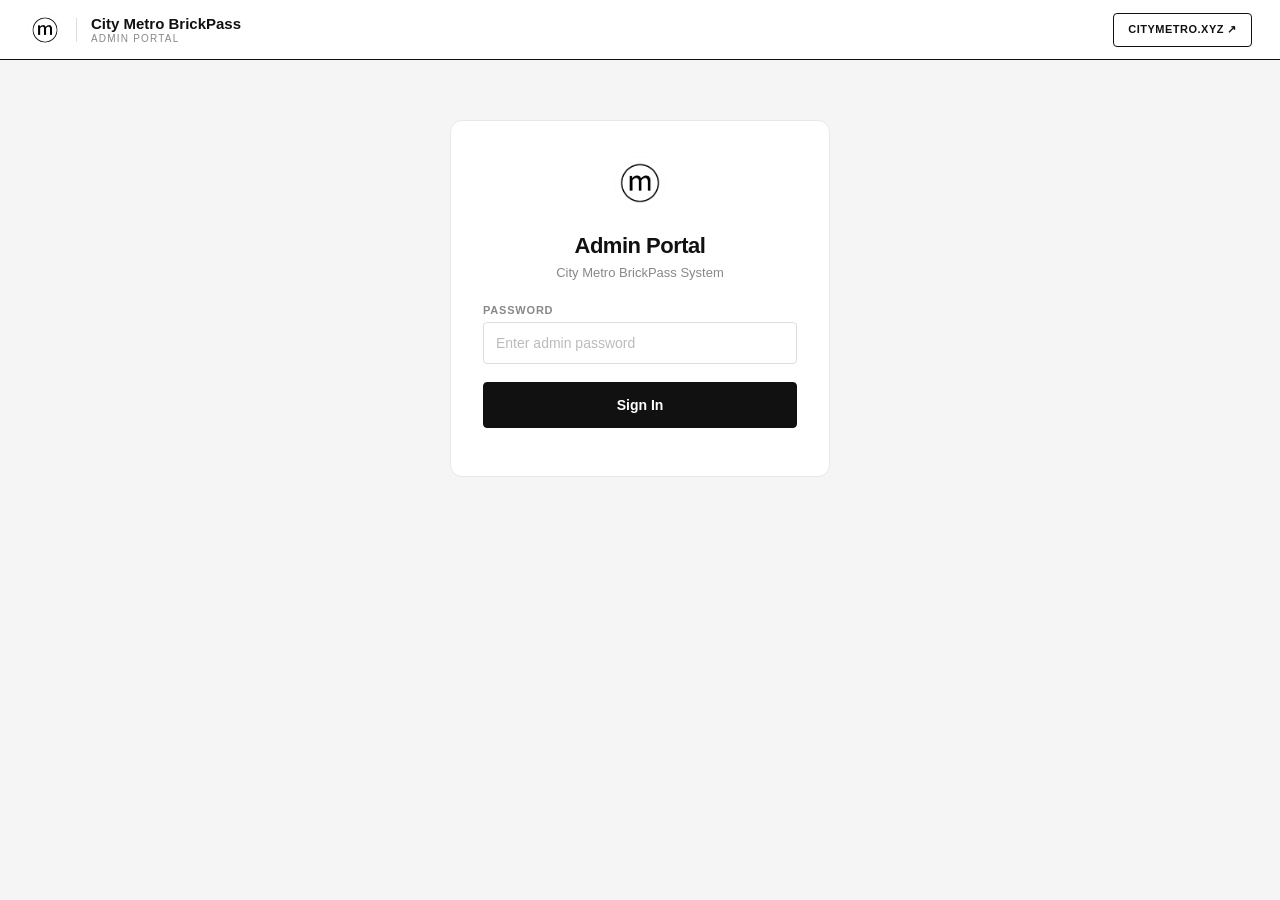
==== commit 094d9ced: "Update admin.html" ====
--- a/admin.html
+++ b/admin.html
@@ -284,309 +284,312 @@
   <footer>Copyright 2026 by the Republic State Railway and Transportation Authority. All rights reserved. An official website of the Republic States Government.</footer>
 </div>
 
+
 <script>
-const API='https://brickpass-api.felixfeger46.workers.dev';
-const LOGO='[data-uri]';
-
-// Set logos immediately
-window.addEventListener('DOMContentLoaded',function(){
-  ['logoLogin','logoLoginCard','logoApp'].forEach(function(id){
-    var el=document.getElementById(id);
-    if(el)el.src=LOGO;
-  });
+var API = 'https://brickpass-api.felixfeger46.workers.dev';
+var LOGO = '[data-uri]';
+
+window.addEventListener("DOMContentLoaded", function() {
+  var ids = ["logoLogin","logoLoginCard","logoApp"];
+  for (var i=0; i<ids.length; i++) {
+    var el = document.getElementById(ids[i]);
+    if (el) el.src = LOGO;
+  }
 });
 
-let tok=sessionStorage.getItem('bp_admin')||'';
-let cid=null,txf='ALL';
-
-window.addEventListener('load',function(){
-  if(tok){showApp();loadDash();}
+var tok = sessionStorage.getItem("bp_admin") || "";
+var cid = null, txf = "ALL";
+
+window.addEventListener("load", function() {
+  if (tok) { showApp(); loadDash(); }
 });
 
-async function doLogin(){
-  const pw=document.getElementById('loginPw').value.trim();
-  const btn=document.getElementById('loginBtn');
-  const dbg=document.getElementById('loginDebug');
-  if(!pw){sa('loginAlert','error','Enter your password');return;}
-  btn.disabled=true;btn.textContent='Signing in...';
-  dbg.textContent='Connecting to '+API+'...';
-  try{
-    const res=await fetch(API+'/api/admin/login',{
-      method:'POST',
-      headers:{'Content-Type':'application/json'},
-      body:JSON.stringify({password:pw})
+async function doLogin() {
+  var pw = document.getElementById("loginPw").value.trim();
+  var btn = document.getElementById("loginBtn");
+  var dbg = document.getElementById("loginDebug");
+  if (!pw) { sa("loginAlert","error","Enter your password"); return; }
+  btn.disabled = true; btn.textContent = "Signing in...";
+  dbg.textContent = "Connecting...";
+  try {
+    var res = await fetch(API + "/api/admin/login", {
+      method: "POST",
+      headers: {"Content-Type":"application/json"},
+      body: JSON.stringify({password: pw})
     });
-    const data=await res.json();
-    dbg.textContent='Response: '+res.status;
-    if(!res.ok){
-      sa('loginAlert','error',data.error||'Invalid password');
-      btn.disabled=false;btn.textContent='Sign In';
+    var data = await res.json();
+    dbg.textContent = "Response: " + res.status;
+    if (!res.ok) {
+      sa("loginAlert","error", data.error || "Invalid password");
+      btn.disabled = false; btn.textContent = "Sign In";
       return;
     }
-    tok=data.token;
-    sessionStorage.setItem('bp_admin',tok);
-    showApp();
-    loadDash();
-  }catch(e){
-    dbg.textContent='Error: '+e.message;
-    sa('loginAlert','error','Connection error — is the Worker deployed?');
-    btn.disabled=false;btn.textContent='Sign In';
+    tok = data.token;
+    sessionStorage.setItem("bp_admin", tok);
+    showApp(); loadDash();
+  } catch(e) {
+    dbg.textContent = "Error: " + e.message;
+    sa("loginAlert","error","Connection error — is the Worker deployed and D1 bound?");
+    btn.disabled = false; btn.textContent = "Sign In";
   }
 }
 
-function doLogout(){
-  tok='';sessionStorage.removeItem('bp_admin');
-  document.getElementById('adminApp').classList.add('hidden');
-  document.getElementById('loginScreen').classList.remove('hidden');
-  document.getElementById('loginPw').value='';
-}
-
-function showApp(){
-  document.getElementById('loginScreen').classList.add('hidden');
-  document.getElementById('adminApp').classList.remove('hidden');
-}
-
-function ah(){return {'Content-Type':'application/json','Authorization':'Bearer '+tok};}
-
-function showPage(n){
-  document.querySelectorAll('.page').forEach(p=>p.classList.remove('active'));
-  document.querySelectorAll('.ni').forEach(b=>b.classList.remove('active'));
-  document.getElementById('page'+n.charAt(0).toUpperCase()+n.slice(1)).classList.add('active');
-  document.querySelectorAll('.ni').forEach(b=>{if(b.textContent.trim().toLowerCase().includes(n.toLowerCase()))b.classList.add('active');});
-  const L={dashboard:loadDash,validator:loadValSet,machine:loadMachSet,transactions:loadTxns,cards:loadCards};
-  if(L[n])L[n]();
-}
-
-async function loadDash(){
-  try{
-    const[cr,tr,sr]=await Promise.all([
-      fetch(API+'/api/admin/cards?limit=1000',{headers:ah()}),
-      fetch(API+'/api/admin/transactions?limit=10',{headers:ah()}),
-      fetch(API+'/api/admin/settings',{headers:ah()})
-    ]);
-    const cards=await cr.json(),txns=await tr.json(),set=await sr.json();
-    document.getElementById('s1').textContent=Array.isArray(cards)?cards.length:0;
-    document.getElementById('s4').textContent='$'+parseFloat(set.fare_price||1.25).toFixed(2);
-    const m=set.validator_mode||'ACTIVE',me=document.getElementById('s3');
-    me.textContent=m.replace('_',' ');
-    me.style.color=m==='ACTIVE'?'#007a2f':m==='FREE_RIDES'?'#b06000':'#c00';
-    const atr=await fetch(API+'/api/admin/transactions?limit=1000',{headers:ah()});
-    const atd=await atr.json();
-    document.getElementById('s2').textContent=Array.isArray(atd)?atd.length:0;
-    const tbody=document.getElementById('rtt');
-    tbody.innerHTML=Array.isArray(txns)&&txns.length?txns.map(t=>tRow(t,true)).join(''):'<tr><td colspan="5" class="empty">No transactions yet</td></tr>';
-  }catch(e){console.error(e);}
-}
-
-async function loadValSet(){
-  try{
-    const r=await fetch(API+'/api/admin/settings',{headers:ah()});
-    const s=await r.json();
-    setMUI('vmg',s.validator_mode||'ACTIVE');
-    document.getElementById('fpi').value=s.fare_price||'1.25';
-    document.getElementById('vann').value=s.validator_announcement||'';
-  }catch(e){console.error(e);}
-}
-
-async function loadMachSet(){
-  try{
-    const r=await fetch(API+'/api/admin/settings',{headers:ah()});
-    const s=await r.json();
-    setMUI('mmg',s.machine_mode||'ACTIVE');
-    document.getElementById('mann').value=s.machine_announcement||'';
-  }catch(e){console.error(e);}
-}
-
-function setMUI(id,mode){
-  const tiles=document.getElementById(id).querySelectorAll('.mt');
-  const modes=['ACTIVE','FREE_RIDES','OUT_OF_SERVICE'];
-  tiles.forEach((t,i)=>{
-    t.className='mt';
-    if(modes[i]===mode)t.classList.add(mode==='ACTIVE'?'mt-green':mode==='FREE_RIDES'?'mt-amber':'mt-red');
+function doLogout() {
+  tok = ""; sessionStorage.removeItem("bp_admin");
+  document.getElementById("adminApp").classList.add("hidden");
+  document.getElementById("loginScreen").classList.remove("hidden");
+  document.getElementById("loginPw").value = "";
+}
+
+function showApp() {
+  document.getElementById("loginScreen").classList.add("hidden");
+  document.getElementById("adminApp").classList.remove("hidden");
+}
+
+function ah() { return {"Content-Type":"application/json","Authorization":"Bearer "+tok}; }
+
+function showPage(n) {
+  document.querySelectorAll(".page").forEach(function(p){p.classList.remove("active");});
+  document.querySelectorAll(".ni").forEach(function(b){b.classList.remove("active");});
+  document.getElementById("page"+n.charAt(0).toUpperCase()+n.slice(1)).classList.add("active");
+  document.querySelectorAll(".ni").forEach(function(b){
+    if(b.textContent.trim().toLowerCase().includes(n.toLowerCase())) b.classList.add("active");
   });
-}
-
-async function setMode(dev,mode,el){
-  const k=dev==='validator'?'validator_mode':'machine_mode';
-  const aid=dev==='validator'?'valAlert':'machAlert';
-  const gid=dev==='validator'?'vmg':'mmg';
-  try{
-    const r=await fetch(API+'/api/admin/settings',{method:'POST',headers:ah(),body:JSON.stringify({[k]:mode})});
-    if(!r.ok)throw new Error();
-    setMUI(gid,mode);
-    sa(aid,'success','Mode updated to '+mode.replace(/_/g,' '));
-  }catch{sa(aid,'error','Failed to update mode');}
-}
-
-async function saveFare(){
-  const p=parseFloat(document.getElementById('fpi').value);
-  if(isNaN(p)||p<0){sa('valAlert','error','Invalid price');return;}
-  try{
-    const r=await fetch(API+'/api/admin/settings',{method:'POST',headers:ah(),body:JSON.stringify({fare_price:p.toFixed(2)})});
-    if(!r.ok)throw new Error();
-    sa('valAlert','success','Fare price updated to $'+p.toFixed(2));
-  }catch{sa('valAlert','error','Failed to save');}
-}
-
-async function saveAnn(dev){
-  const k=dev==='validator'?'validator_announcement':'machine_announcement';
-  const aid=dev==='validator'?'valAlert':'machAlert';
-  const v=document.getElementById(dev==='validator'?'vann':'mann').value.trim();
-  try{
-    const r=await fetch(API+'/api/admin/settings',{method:'POST',headers:ah(),body:JSON.stringify({[k]:v})});
-    if(!r.ok)throw new Error();
-    sa(aid,'success',v?'Announcement saved':'Announcement cleared');
-  }catch{sa(aid,'error','Failed to save');}
-}
-
-async function loadTxns(){
-  const q=document.getElementById('txnSearch').value.trim().toUpperCase();
-  let url=API+'/api/admin/transactions?limit=100';
-  if(q)url+='&card_id='+q;
-  if(txf!=='ALL')url+='&type='+txf;
-  const tb=document.getElementById('ttb');
-  tb.innerHTML='<tr><td colspan="9" class="empty">Loading...</td></tr>';
-  try{
-    const r=await fetch(url,{headers:ah()});
-    const t=await r.json();
-    tb.innerHTML=Array.isArray(t)&&t.length?t.map(x=>tRow(x,false)).join(''):'<tr><td colspan="9" class="empty">No transactions found</td></tr>';
-  }catch{tb.innerHTML='<tr><td colspan="9" class="empty" style="color:#c00">Error loading</td></tr>';}
-}
-
-function fTxn(type,el){
-  txf=type;
-  document.querySelectorAll('#txnFilters .fc').forEach(c=>c.classList.remove('active'));
-  el.classList.add('active');
+  var L = {dashboard:loadDash,validator:loadValSet,machine:loadMachSet,transactions:loadTxns,cards:loadCards};
+  if(L[n]) L[n]();
+}
+
+async function loadDash() {
+  try {
+    var cr = await fetch(API+"/api/admin/cards?limit=1000",{headers:ah()});
+    var tr2 = await fetch(API+"/api/admin/transactions?limit=10",{headers:ah()});
+    var sr = await fetch(API+"/api/admin/settings",{headers:ah()});
+    var cards = await cr.json(), txns = await tr2.json(), set = await sr.json();
+    document.getElementById("s1").textContent = Array.isArray(cards) ? cards.length : 0;
+    document.getElementById("s4").textContent = "$"+parseFloat(set.fare_price||1.25).toFixed(2);
+    var m = set.validator_mode||"ACTIVE", me = document.getElementById("s3");
+    me.textContent = m.replace(/_/g," ");
+    me.style.color = m==="ACTIVE" ? "#007a2f" : m==="FREE_RIDES" ? "#b06000" : "#c00";
+    var atr = await fetch(API+"/api/admin/transactions?limit=1000",{headers:ah()});
+    var atd = await atr.json();
+    document.getElementById("s2").textContent = Array.isArray(atd) ? atd.length : 0;
+    var tbody = document.getElementById("rtt");
+    tbody.innerHTML = Array.isArray(txns)&&txns.length ? txns.map(function(t){return tRow(t,true);}).join("") : "<tr><td colspan=5 class=empty>No transactions yet</td></tr>";
+  } catch(e) { console.error(e); }
+}
+
+async function loadValSet() {
+  try {
+    var r = await fetch(API+"/api/admin/settings",{headers:ah()});
+    var s = await r.json();
+    setMUI("vmg", s.validator_mode||"ACTIVE");
+    document.getElementById("fpi").value = s.fare_price||"1.25";
+    document.getElementById("vann").value = s.validator_announcement||"";
+  } catch(e) { console.error(e); }
+}
+
+async function loadMachSet() {
+  try {
+    var r = await fetch(API+"/api/admin/settings",{headers:ah()});
+    var s = await r.json();
+    setMUI("mmg", s.machine_mode||"ACTIVE");
+    document.getElementById("mann").value = s.machine_announcement||"";
+  } catch(e) { console.error(e); }
+}
+
+function setMUI(id, mode) {
+  var tiles = document.getElementById(id).querySelectorAll(".mt");
+  var modes = ["ACTIVE","FREE_RIDES","OUT_OF_SERVICE"];
+  tiles.forEach(function(t,i) {
+    t.className = "mt";
+    if(modes[i]===mode) t.classList.add(mode==="ACTIVE"?"mt-green":mode==="FREE_RIDES"?"mt-amber":"mt-red");
+  });
+}
+
+async function setMode(dev, mode, el) {
+  var k = dev==="validator" ? "validator_mode" : "machine_mode";
+  var aid = dev==="validator" ? "valAlert" : "machAlert";
+  var gid = dev==="validator" ? "vmg" : "mmg";
+  try {
+    var r = await fetch(API+"/api/admin/settings",{method:"POST",headers:ah(),body:JSON.stringify({[k]:mode})});
+    if(!r.ok) throw new Error();
+    setMUI(gid, mode);
+    sa(aid, "success", "Mode updated to "+mode.replace(/_/g," "));
+  } catch { sa(aid,"error","Failed to update mode"); }
+}
+
+async function saveFare() {
+  var p = parseFloat(document.getElementById("fpi").value);
+  if(isNaN(p)||p<0) { sa("valAlert","error","Invalid price"); return; }
+  try {
+    var r = await fetch(API+"/api/admin/settings",{method:"POST",headers:ah(),body:JSON.stringify({fare_price:p.toFixed(2)})});
+    if(!r.ok) throw new Error();
+    sa("valAlert","success","Fare price updated to $"+p.toFixed(2));
+  } catch { sa("valAlert","error","Failed to save"); }
+}
+
+async function saveAnn(dev) {
+  var k = dev==="validator" ? "validator_announcement" : "machine_announcement";
+  var aid = dev==="validator" ? "valAlert" : "machAlert";
+  var v = document.getElementById(dev==="validator"?"vann":"mann").value.trim();
+  try {
+    var r = await fetch(API+"/api/admin/settings",{method:"POST",headers:ah(),body:JSON.stringify({[k]:v})});
+    if(!r.ok) throw new Error();
+    sa(aid,"success", v ? "Announcement saved" : "Announcement cleared");
+  } catch { sa(aid,"error","Failed to save"); }
+}
+
+async function loadTxns() {
+  var q = document.getElementById("txnSearch").value.trim().toUpperCase();
+  var url = API+"/api/admin/transactions?limit=100";
+  if(q) url += "&card_id="+q;
+  if(txf!=="ALL") url += "&type="+txf;
+  var tb = document.getElementById("ttb");
+  tb.innerHTML = "<tr><td colspan=9 class=empty>Loading...</td></tr>";
+  try {
+    var r = await fetch(url,{headers:ah()});
+    var t = await r.json();
+    tb.innerHTML = Array.isArray(t)&&t.length ? t.map(function(x){return tRow(x,false);}).join("") : "<tr><td colspan=9 class=empty>No transactions found</td></tr>";
+  } catch { tb.innerHTML = "<tr><td colspan=9 class=empty style=color:#c00>Error loading</td></tr>"; }
+}
+
+function fTxn(type, el) {
+  txf = type;
+  document.querySelectorAll("#txnFilters .fc").forEach(function(c){c.classList.remove("active");});
+  el.classList.add("active");
   loadTxns();
 }
 
-function tRow(t,compact){
-  const d=new Date(t.created_at);
-  const ds=d.toLocaleDateString('en-US',{month:'short',day:'numeric'})+' '+d.toLocaleTimeString([],{hour:'2-digit',minute:'2-digit'});
-  const amt=t.amount===0?'—':t.amount>0?'+$'+t.amount.toFixed(2):'-$'+Math.abs(t.amount).toFixed(2);
-  const ac=t.amount>0?'color:#007a2f':t.amount<0?'color:#c00':'color:#aaa';
-  const st=t.voided?'<span class="badge bv">Voided</span>':tb2(t.type);
-  if(compact)return'<tr><td style="color:#aaa;font-size:12px;">'+ds+'</td><td class="mono">'+t.card_id+'</td><td>'+tb2(t.type)+'</td><td style="'+ac+';font-weight:700;">'+amt+'</td><td>'+st+'</td></tr>';
-  const acts=t.voided?'—':'<button class="btn btn-outline btn-sm" style="margin-right:4px;" onclick="vTxn('+t.id+')">Void</button><button class="btn btn-green btn-sm" onclick="rTxn('+t.id+')">Refund</button>';
-  return'<tr><td style="color:#aaa;font-size:12px;">'+t.id+'</td><td style="font-size:12px;white-space:nowrap;">'+ds+'</td><td class="mono">'+t.card_id+'</td><td style="color:#555;font-size:12px;">'+(t.cardholder_name||'—')+'</td><td>'+tb2(t.type)+'</td><td style="'+ac+';font-weight:700;">'+amt+'</td><td style="color:#555;">'+(t.balance_after!=null?'$'+parseFloat(t.balance_after).toFixed(2):'—')+'</td><td>'+st+'</td><td>'+acts+'</td></tr>';
-}
-
-function tb2(t){
-  const m={TAP:'bb2',RELOAD:'bg',PASS_PURCHASE:'ba',CARD_ISSUED:'bgr',REFUND:'bg',ADJUSTMENT:'ba',VOID:'bv'};
-  return'<span class="badge '+(m[t]||'bgr')+'">'+t.replace(/_/g,' ')+'</span>';
-}
-
-async function vTxn(id){
-  if(!confirm('Void transaction #'+id+'? This reverses the amount on the card.'))return;
-  try{
-    const r=await fetch(API+'/api/admin/transactions/'+id+'/void',{method:'POST',headers:ah()});
-    const d=await r.json();
-    if(!r.ok){sa('txnAlert','error',d.error||'Failed');return;}
-    sa('txnAlert','success','Voided. New balance: $'+d.new_balance.toFixed(2));
+function tRow(t, compact) {
+  var d = new Date(t.created_at);
+  var ds = d.toLocaleDateString("en-US",{month:"short",day:"numeric"})+" "+d.toLocaleTimeString([],{hour:"2-digit",minute:"2-digit"});
+  var amt = t.amount===0 ? "—" : t.amount>0 ? "+$"+t.amount.toFixed(2) : "-$"+Math.abs(t.amount).toFixed(2);
+  var ac = t.amount>0 ? "color:#007a2f" : t.amount<0 ? "color:#c00" : "color:#aaa";
+  var st = t.voided ? "<span class=badge>Voided</span>" : tb2(t.type);
+  if(compact) return "<tr><td style=color:#aaa;font-size:12px>"+ds+"</td><td class=mono>"+t.card_id+"</td><td>"+tb2(t.type)+"</td><td style="+ac+";font-weight:700>"+amt+"</td><td>"+st+"</td></tr>";
+  var acts = t.voided ? "—" : "<button class=\"btn btn-outline btn-sm\" style=margin-right:4px onclick=\"vTxn("+t.id+")\" >Void</button><button class=\"btn btn-green btn-sm\" onclick=\"rTxn("+t.id+")\" >Refund</button>";
+  return "<tr><td style=color:#aaa;font-size:12px>"+t.id+"</td><td style=font-size:12px;white-space:nowrap>"+ds+"</td><td class=mono>"+t.card_id+"</td><td style=color:#555;font-size:12px>"+(t.cardholder_name||"—")+"</td><td>"+tb2(t.type)+"</td><td style="+ac+";font-weight:700>"+amt+"</td><td style=color:#555>"+(t.balance_after!=null?"$"+parseFloat(t.balance_after).toFixed(2):"—")+"</td><td>"+st+"</td><td>"+acts+"</td></tr>";
+}
+
+function tb2(t) {
+  var m = {TAP:"bb2",RELOAD:"bg",PASS_PURCHASE:"ba",CARD_ISSUED:"bgr",REFUND:"bg",ADJUSTMENT:"ba",VOID:"bv"};
+  return "<span class=\"badge "+(m[t]||"bgr")+"\">"+t.replace(/_/g," ")+"</span>";
+}
+
+async function vTxn(id) {
+  if(!confirm("Void transaction #"+id+"? This reverses the amount on the card.")) return;
+  try {
+    var r = await fetch(API+"/api/admin/transactions/"+id+"/void",{method:"POST",headers:ah()});
+    var d = await r.json();
+    if(!r.ok) { sa("txnAlert","error",d.error||"Failed"); return; }
+    sa("txnAlert","success","Voided. New balance: $"+d.new_balance.toFixed(2));
     loadTxns();
-  }catch{sa('txnAlert','error','Error voiding');}
-}
-
-async function rTxn(id){
-  if(!confirm('Refund transaction #'+id+'?'))return;
-  try{
-    const r=await fetch(API+'/api/admin/transactions/'+id+'/refund',{method:'POST',headers:ah()});
-    const d=await r.json();
-    if(!r.ok){sa('txnAlert','error',d.error||'Failed');return;}
-    sa('txnAlert','success','Refunded $'+d.refunded.toFixed(2)+'. New balance: $'+d.new_balance.toFixed(2));
+  } catch { sa("txnAlert","error","Error voiding"); }
+}
+
+async function rTxn(id) {
+  if(!confirm("Refund transaction #"+id+"?")) return;
+  try {
+    var r = await fetch(API+"/api/admin/transactions/"+id+"/refund",{method:"POST",headers:ah()});
+    var d = await r.json();
+    if(!r.ok) { sa("txnAlert","error",d.error||"Failed"); return; }
+    sa("txnAlert","success","Refunded $"+d.refunded.toFixed(2)+". New balance: $"+d.new_balance.toFixed(2));
     loadTxns();
-  }catch{sa('txnAlert','error','Error refunding');}
-}
-
-async function loadCards(){
-  const q=document.getElementById('cardSearch').value.trim();
-  let url=API+'/api/admin/cards';
-  if(q)url+='?q='+encodeURIComponent(q);
-  const tb=document.getElementById('ctb');
-  tb.innerHTML='<tr><td colspan="7" class="empty">Loading...</td></tr>';
-  try{
-    const r=await fetch(url,{headers:ah()});
-    const c=await r.json();
-    tb.innerHTML=Array.isArray(c)&&c.length?c.map(x=>cRow(x)).join(''):'<tr><td colspan="7" class="empty">No cards found</td></tr>';
-  }catch{tb.innerHTML='<tr><td colspan="7" class="empty" style="color:#c00">Error loading</td></tr>';}
-}
-
-function cRow(c){
-  const d=new Date(c.created_at).toLocaleDateString('en-US',{month:'short',day:'numeric',year:'numeric'});
-  const sb=c.status==='ACTIVE'?'<span class="badge bg">Active</span>':c.status==='SUSPENDED'?'<span class="badge ba">Suspended</span>':'<span class="badge br">Blocked</span>';
-  const pb=c.pass_type&&c.pass_expiry&&new Date(c.pass_expiry)>new Date()?'<span class="badge bb2">'+(c.pass_type==='day'?'Day':'Monthly')+'</span>':'—';
-  return'<tr><td class="mono">'+c.card_id+'</td><td>'+c.cardholder_name+'</td><td style="font-weight:700;">$'+parseFloat(c.balance).toFixed(2)+'</td><td>'+pb+'</td><td>'+sb+'</td><td style="color:#aaa;font-size:12px;">'+d+'</td><td><button class="btn btn-outline btn-sm" onclick="openDet(''+c.card_id+'')">Manage</button></td></tr>';
-}
-
-async function openDet(id){
-  cid=id;
-  document.getElementById('cdp').classList.remove('hidden');
-  document.getElementById('dcid').textContent=id;
-  document.getElementById('cda').innerHTML='';
-  try{
-    const r=await fetch(API+'/api/cards/'+id);
-    const c=await r.json();
-    document.getElementById('dcn').textContent=c.cardholder_name;
-    document.getElementById('db').textContent='$'+parseFloat(c.balance).toFixed(2);
-    document.getElementById('ds').textContent=c.status;
-    document.getElementById('ds').style.color=c.status==='ACTIVE'?'#007a2f':'#c00';
-  }catch{}
-  document.getElementById('cdp').scrollIntoView({behavior:'smooth'});
-}
-
-function closeDet(){cid=null;document.getElementById('cdp').classList.add('hidden');}
-
-async function doAdjust(){
-  const amt=parseFloat(document.getElementById('aa').value);
-  const rsn=document.getElementById('ar').value.trim()||'Manual adjustment';
-  if(isNaN(amt)){sa('cda','error','Enter a valid amount');return;}
-  try{
-    const r=await fetch(API+'/api/admin/cards/'+cid+'/adjust',{method:'POST',headers:ah(),body:JSON.stringify({amount:amt,reason:rsn})});
-    const d=await r.json();
-    if(!r.ok){sa('cda','error',d.error||'Failed');return;}
-    sa('cda','success','Balance updated to $'+d.balance.toFixed(2));
-    document.getElementById('db').textContent='$'+d.balance.toFixed(2);
-    document.getElementById('aa').value='';document.getElementById('ar').value='';
+  } catch { sa("txnAlert","error","Error refunding"); }
+}
+
+async function loadCards() {
+  var q = document.getElementById("cardSearch").value.trim();
+  var url = API+"/api/admin/cards";
+  if(q) url += "?q="+encodeURIComponent(q);
+  var tb = document.getElementById("ctb");
+  tb.innerHTML = "<tr><td colspan=7 class=empty>Loading...</td></tr>";
+  try {
+    var r = await fetch(url,{headers:ah()});
+    var c = await r.json();
+    tb.innerHTML = Array.isArray(c)&&c.length ? c.map(function(x){return cRow(x);}).join("") : "<tr><td colspan=7 class=empty>No cards found</td></tr>";
+  } catch { tb.innerHTML = "<tr><td colspan=7 class=empty style=color:#c00>Error loading</td></tr>"; }
+}
+
+function cRow(c) {
+  var d = new Date(c.created_at).toLocaleDateString("en-US",{month:"short",day:"numeric",year:"numeric"});
+  var sb = c.status==="ACTIVE" ? "<span class=\"badge bg\">Active</span>" : c.status==="SUSPENDED" ? "<span class=\"badge ba\">Suspended</span>" : "<span class=\"badge br\">Blocked</span>";
+  var pb = c.pass_type&&c.pass_expiry&&new Date(c.pass_expiry)>new Date() ? "<span class=\"badge bb2\">"+(c.pass_type==="day"?"Day":"Monthly")+"</span>" : "—";
+  return "<tr><td class=mono>"+c.card_id+"</td><td>"+c.cardholder_name+"</td><td style=font-weight:700>$"+parseFloat(c.balance).toFixed(2)+"</td><td>"+pb+"</td><td>"+sb+"</td><td style=color:#aaa;font-size:12px>"+d+"</td><td><button class=\"btn btn-outline btn-sm\" onclick=\"openDet('"+c.card_id+"')\" >Manage</button></td></tr>";
+}
+
+async function openDet(id) {
+  cid = id;
+  document.getElementById("cdp").classList.remove("hidden");
+  document.getElementById("dcid").textContent = id;
+  document.getElementById("cda").innerHTML = "";
+  try {
+    var r = await fetch(API+"/api/cards/"+id);
+    var c = await r.json();
+    document.getElementById("dcn").textContent = c.cardholder_name;
+    document.getElementById("db").textContent = "$"+parseFloat(c.balance).toFixed(2);
+    document.getElementById("ds").textContent = c.status;
+    document.getElementById("ds").style.color = c.status==="ACTIVE" ? "#007a2f" : "#c00";
+  } catch(e) { console.error(e); }
+  document.getElementById("cdp").scrollIntoView({behavior:"smooth"});
+}
+
+function closeDet() { cid=null; document.getElementById("cdp").classList.add("hidden"); }
+
+async function doAdjust() {
+  var amt = parseFloat(document.getElementById("aa").value);
+  var rsn = document.getElementById("ar").value.trim() || "Manual adjustment";
+  if(isNaN(amt)) { sa("cda","error","Enter a valid amount"); return; }
+  try {
+    var r = await fetch(API+"/api/admin/cards/"+cid+"/adjust",{method:"POST",headers:ah(),body:JSON.stringify({amount:amt,reason:rsn})});
+    var d = await r.json();
+    if(!r.ok) { sa("cda","error",d.error||"Failed"); return; }
+    sa("cda","success","Balance updated to $"+d.balance.toFixed(2));
+    document.getElementById("db").textContent = "$"+d.balance.toFixed(2);
+    document.getElementById("aa").value = "";
+    document.getElementById("ar").value = "";
     loadCards();
-  }catch{sa('cda','error','Error');}
-}
-
-async function doSuspend(status){
-  const lbl={SUSPENDED:'suspend',BLOCKED:'block',ACTIVE:'reinstate'};
-  if(!confirm('Are you sure you want to '+lbl[status]+' card '+cid+'?'))return;
-  try{
-    const r=await fetch(API+'/api/admin/cards/'+cid+'/suspend',{method:'POST',headers:ah(),body:JSON.stringify({status})});
-    const d=await r.json();
-    if(!r.ok){sa('cda','error',d.error||'Failed');return;}
-    sa('cda','success','Card status updated to '+status);
-    document.getElementById('ds').textContent=status;
-    document.getElementById('ds').style.color=status==='ACTIVE'?'#007a2f':'#c00';
+  } catch { sa("cda","error","Error"); }
+}
+
+async function doSuspend(status) {
+  var lbl = {SUSPENDED:"suspend",BLOCKED:"block",ACTIVE:"reinstate"};
+  if(!confirm("Are you sure you want to "+lbl[status]+" card "+cid+"?")) return;
+  try {
+    var r = await fetch(API+"/api/admin/cards/"+cid+"/suspend",{method:"POST",headers:ah(),body:JSON.stringify({status:status})});
+    var d = await r.json();
+    if(!r.ok) { sa("cda","error",d.error||"Failed"); return; }
+    sa("cda","success","Card status updated to "+status);
+    document.getElementById("ds").textContent = status;
+    document.getElementById("ds").style.color = status==="ACTIVE" ? "#007a2f" : "#c00";
     loadCards();
-  }catch{sa('cda','error','Error');}
-}
-
-async function changePw(){
-  const np=document.getElementById('np').value.trim();
-  const cp=document.getElementById('cp2').value.trim();
-  if(!np){sa('settingsAlert','error','Enter a new password');return;}
-  if(np!==cp){sa('settingsAlert','error','Passwords do not match');return;}
-  try{
-    const r=await fetch(API+'/api/admin/settings',{method:'POST',headers:ah(),body:JSON.stringify({admin_password:np})});
-    if(!r.ok)throw new Error();
-    tok=np;sessionStorage.setItem('bp_admin',np);
-    sa('settingsAlert','success','Password updated');
-    document.getElementById('np').value='';document.getElementById('cp2').value='';
-  }catch{sa('settingsAlert','error','Failed to update password');}
-}
-
-function sa(id,type,msg){
-  const el=document.getElementById(id);if(!el)return;
-  el.innerHTML='<div class="alert alert-'+type+'">'+msg+'</div>';
-  if(type==='success')setTimeout(()=>{el.innerHTML='';},4000);
-}
-
-document.addEventListener('keypress',function(e){
-  if(e.key==='Enter'&&!document.getElementById('loginScreen').classList.contains('hidden'))doLogin();
+  } catch { sa("cda","error","Error"); }
+}
+
+async function changePw() {
+  var np = document.getElementById("np").value.trim();
+  var cp = document.getElementById("cp2").value.trim();
+  if(!np) { sa("settingsAlert","error","Enter a new password"); return; }
+  if(np!==cp) { sa("settingsAlert","error","Passwords do not match"); return; }
+  try {
+    var r = await fetch(API+"/api/admin/settings",{method:"POST",headers:ah(),body:JSON.stringify({admin_password:np})});
+    if(!r.ok) throw new Error();
+    tok = np; sessionStorage.setItem("bp_admin",np);
+    sa("settingsAlert","success","Password updated");
+    document.getElementById("np").value = "";
+    document.getElementById("cp2").value = "";
+  } catch { sa("settingsAlert","error","Failed to update password"); }
+}
+
+function sa(id, type, msg) {
+  var el = document.getElementById(id);
+  if(!el) return;
+  el.innerHTML = "<div class=\"alert alert-"+type+"\">"+msg+"</div>";
+  if(type==="success") setTimeout(function(){el.innerHTML="";}, 4000);
+}
+
+document.addEventListener("keypress", function(e) {
+  if(e.key==="Enter" && !document.getElementById("loginScreen").classList.contains("hidden")) doLogin();
 });
 </script>
 </body>
